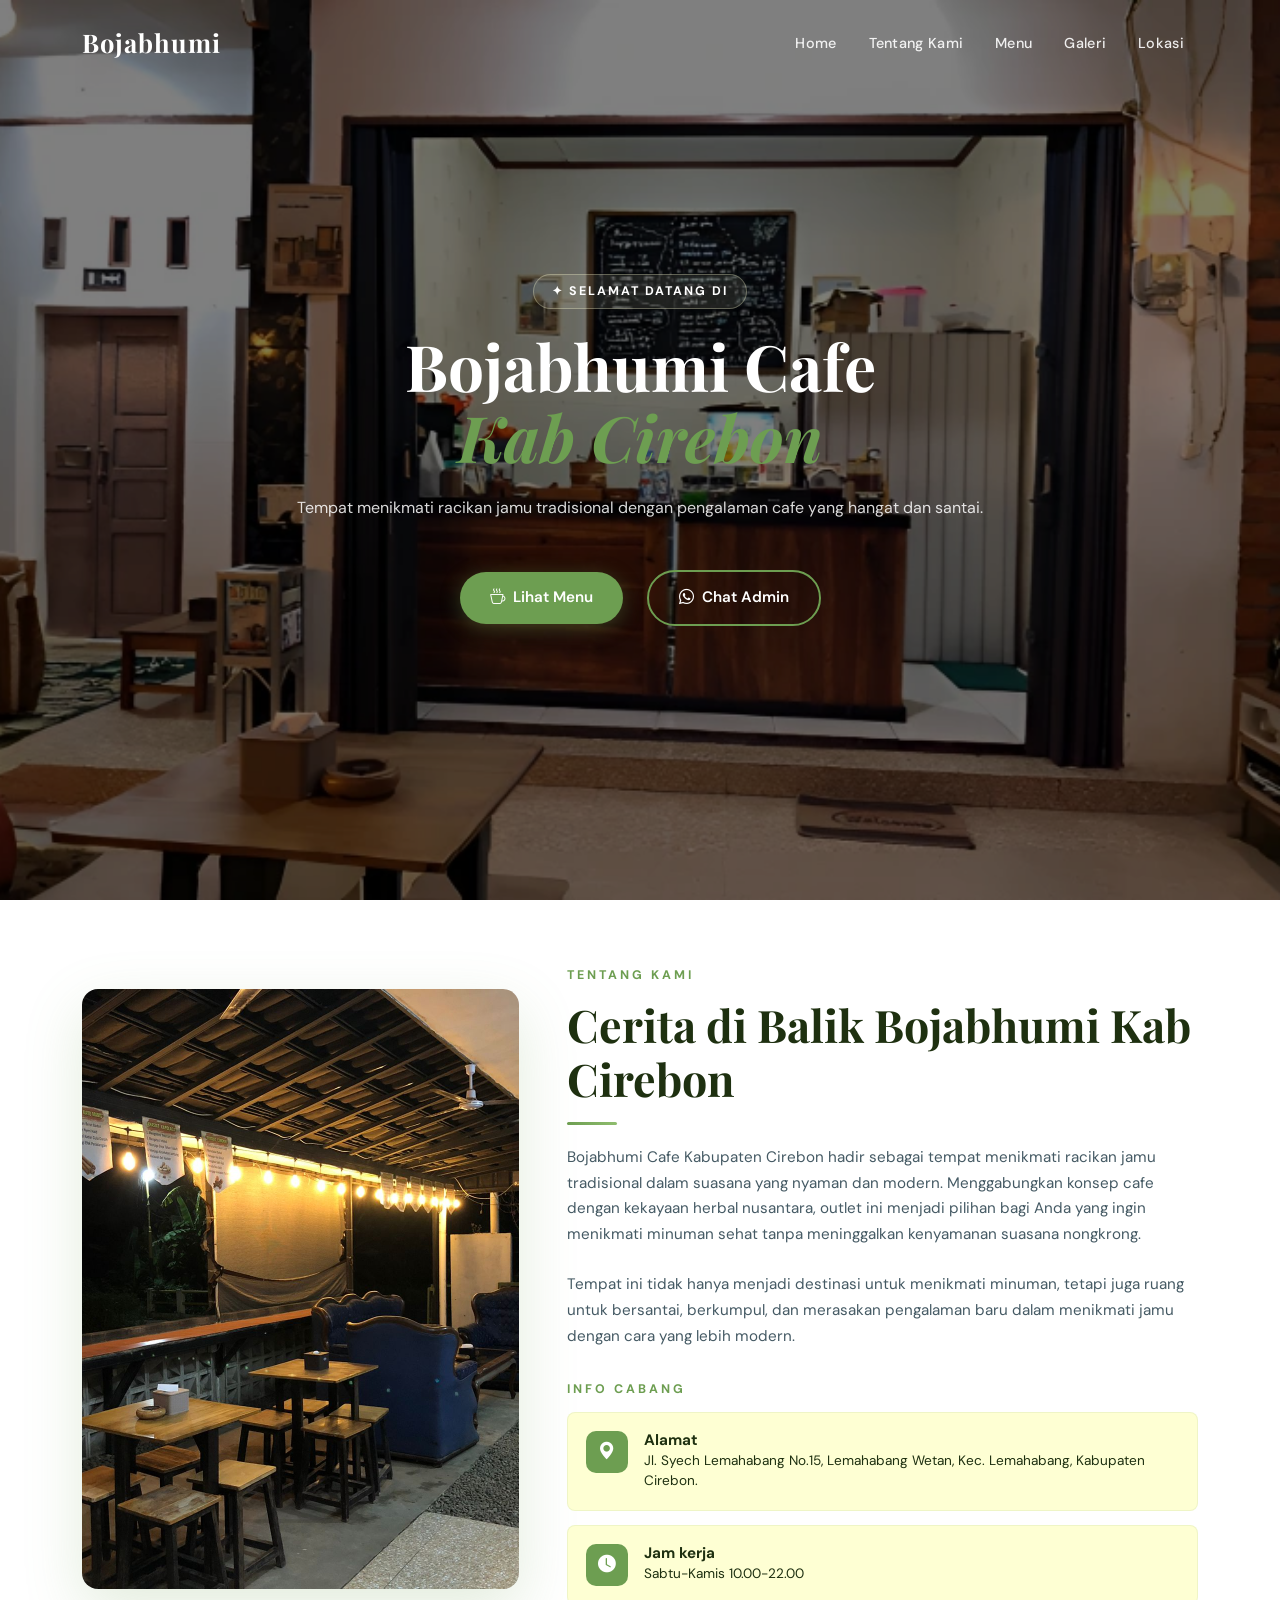
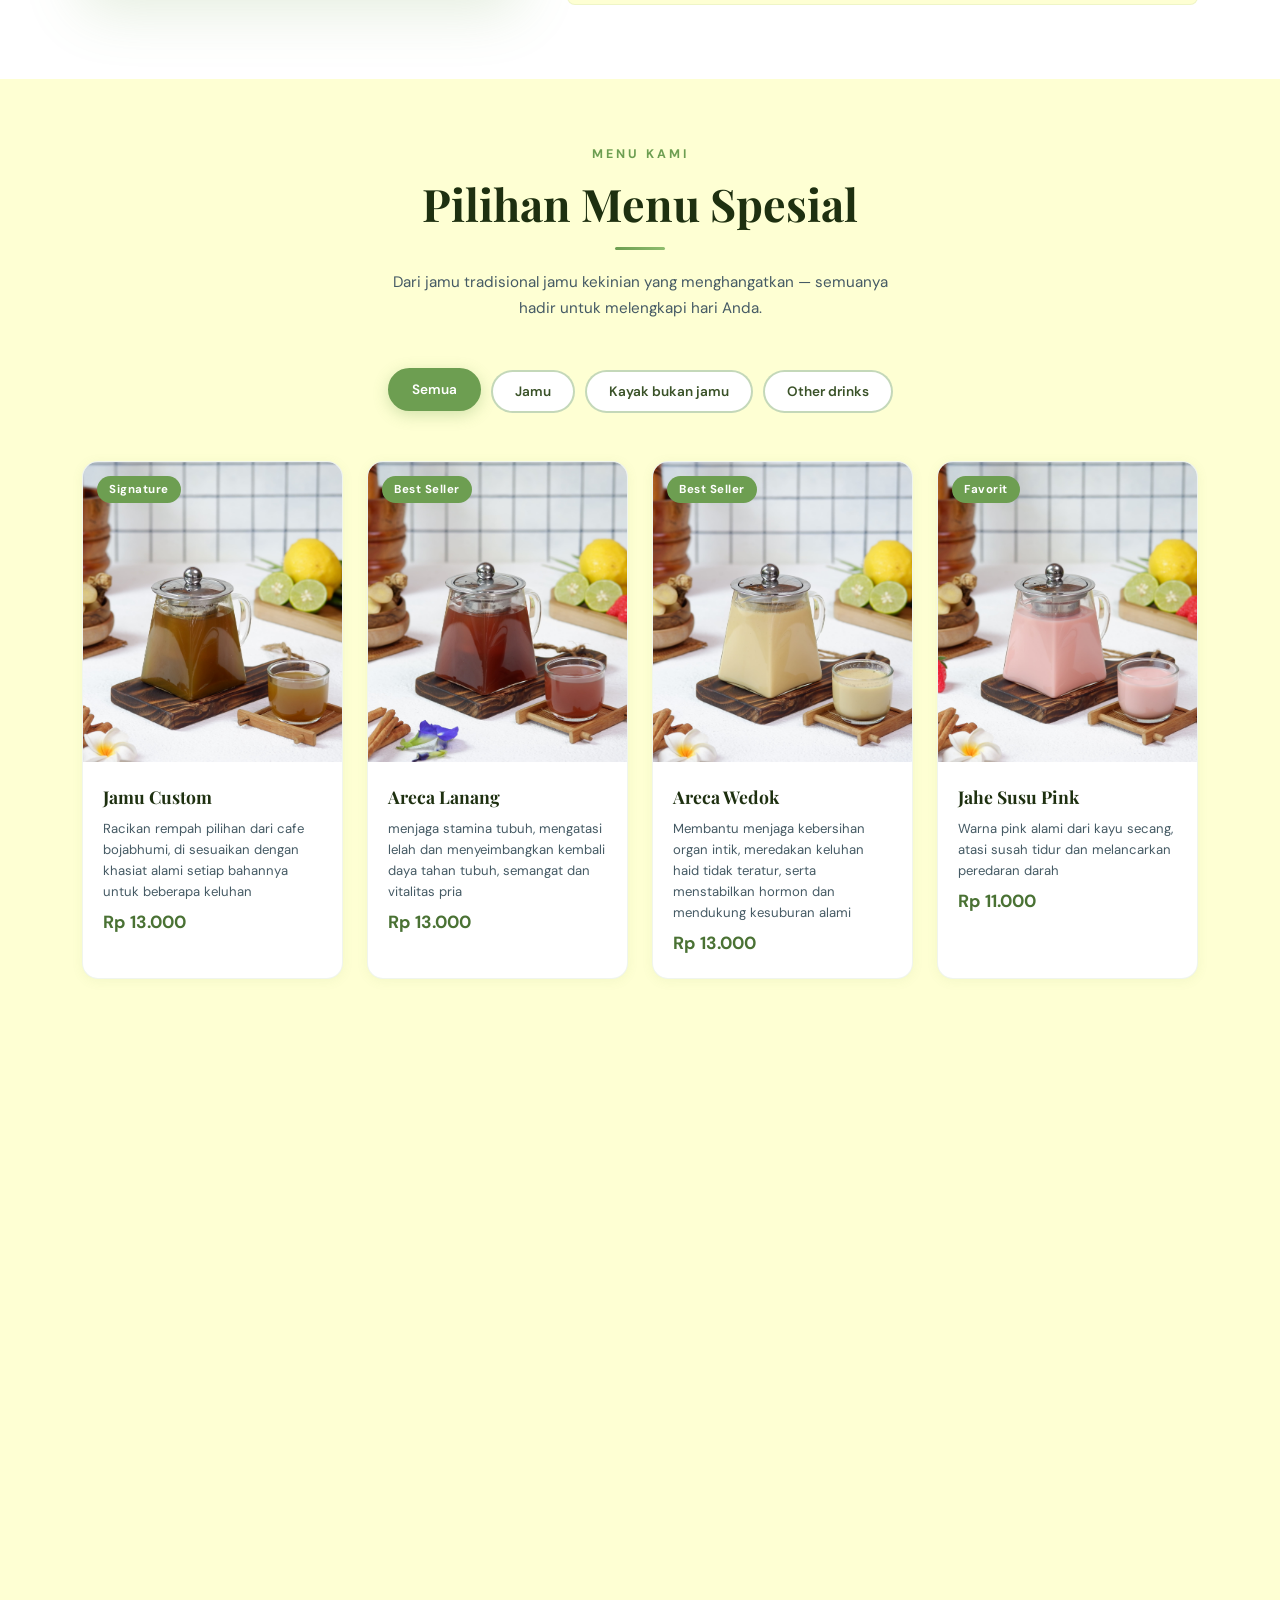
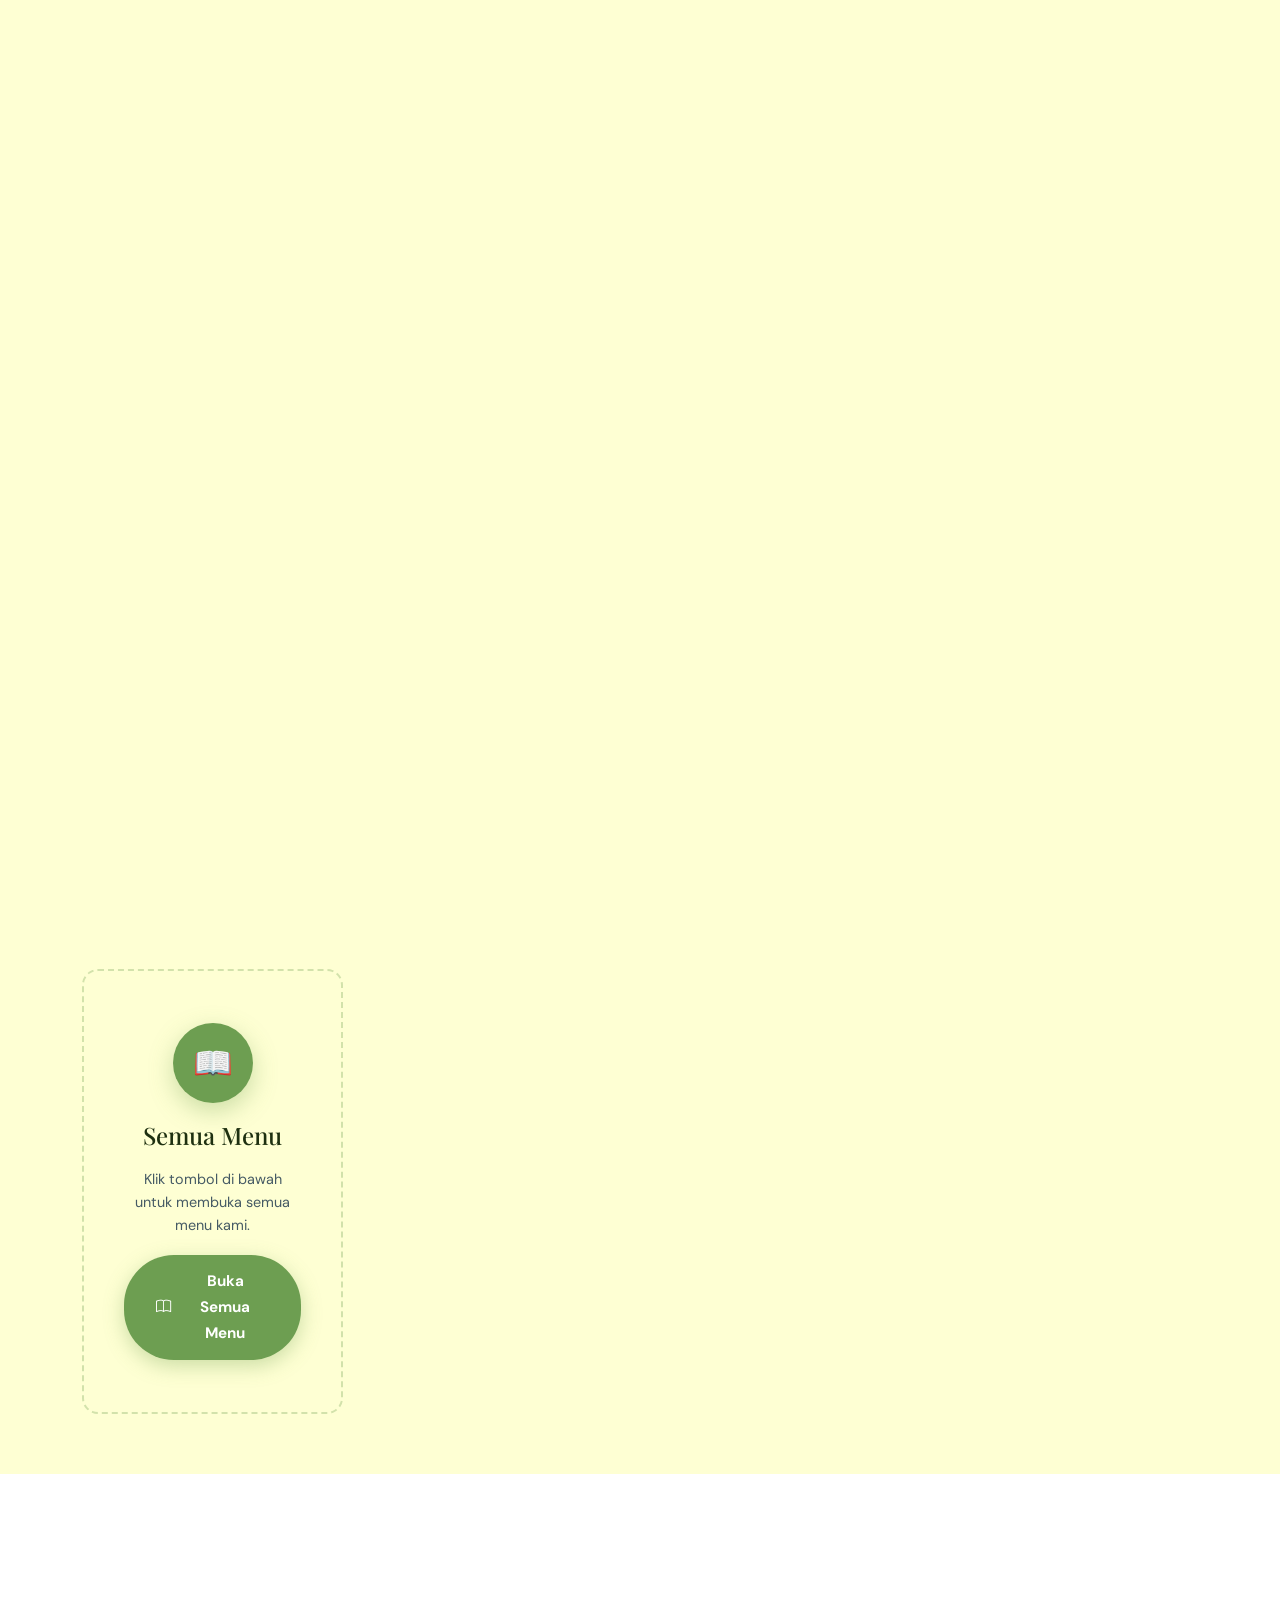
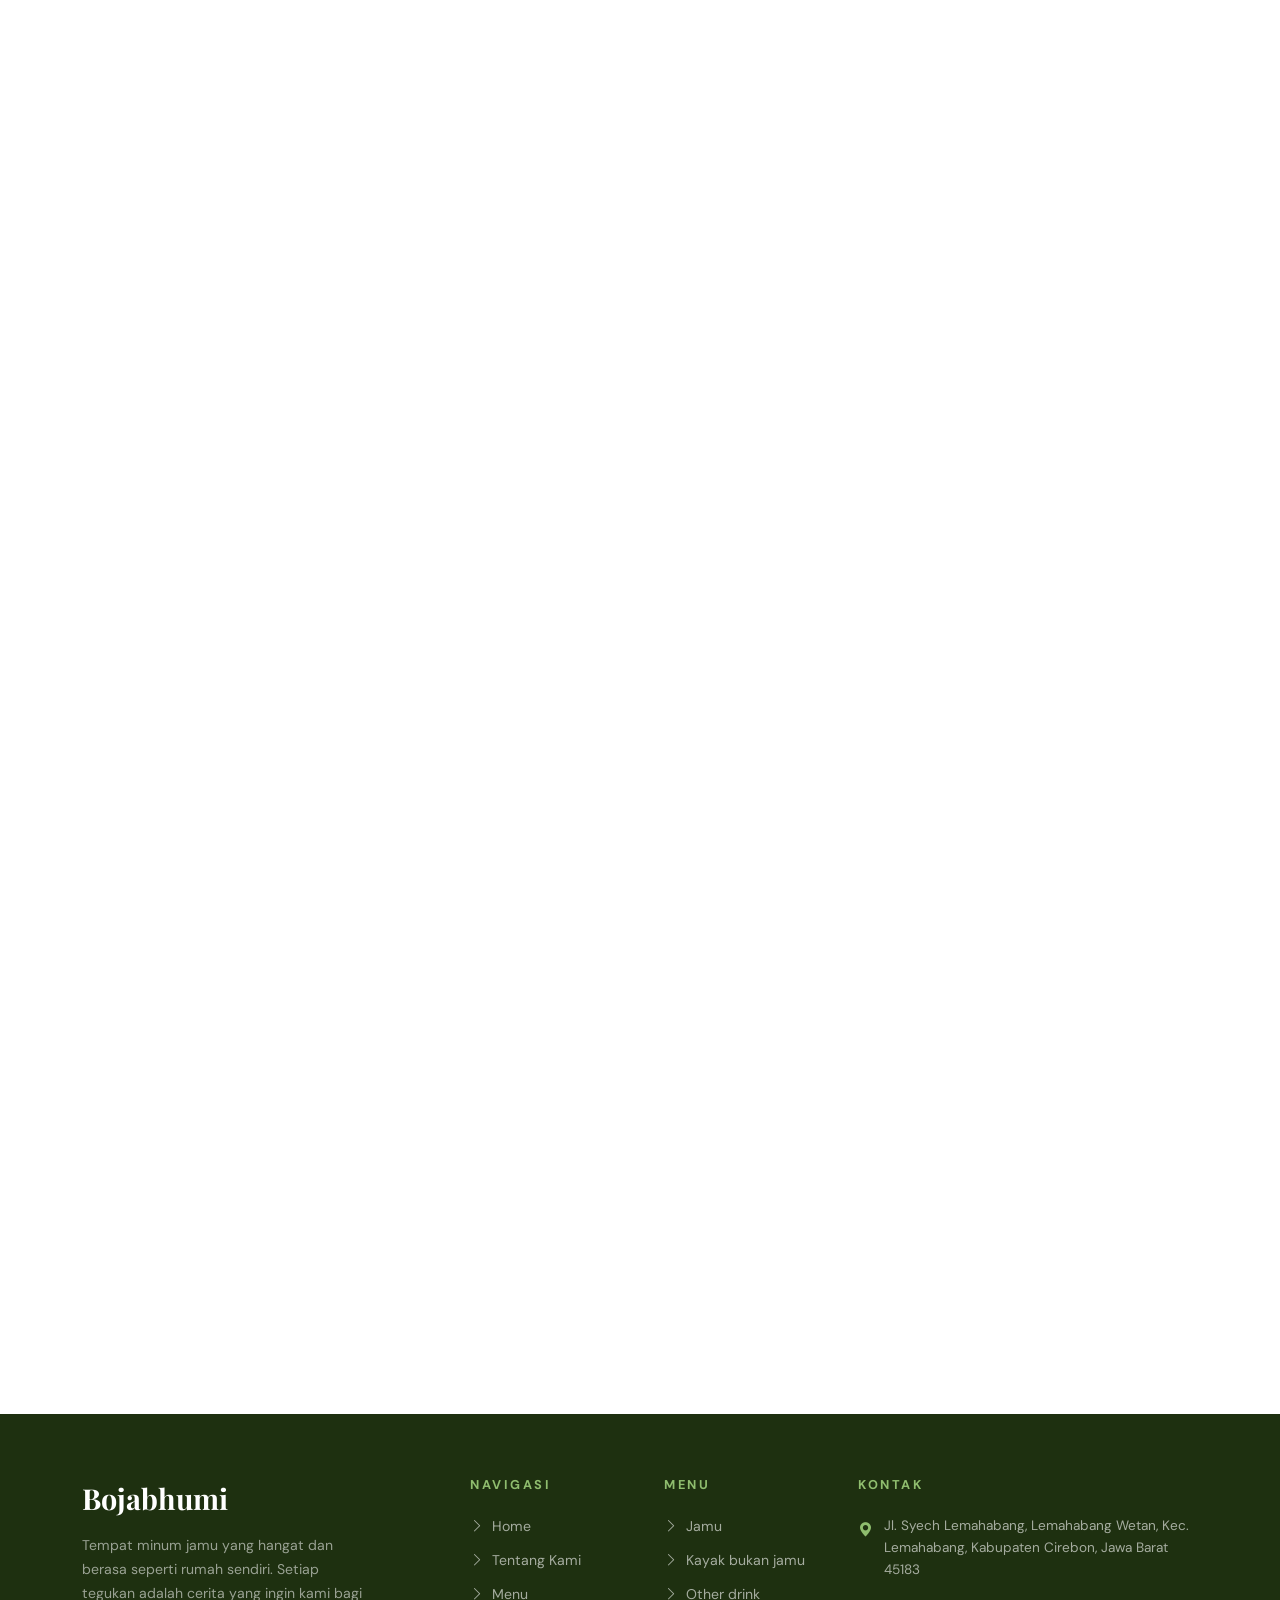
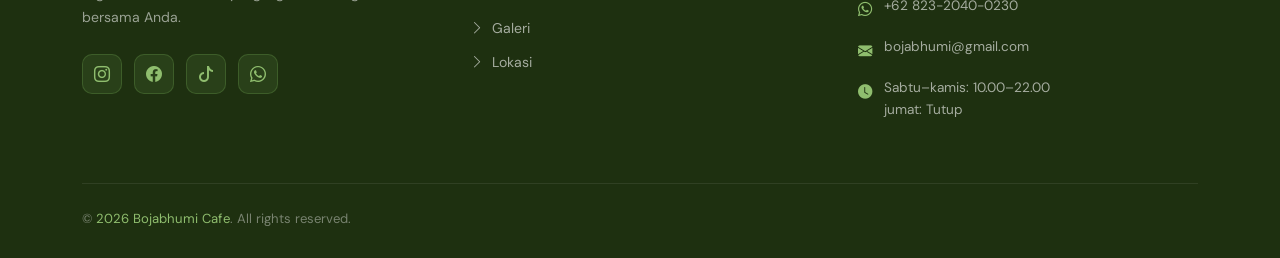
==== Kab-cirebon.html @ e59cb7e6 "Add files via upload" ====
<!DOCTYPE html>
<html lang="id">
<head>
  <meta charset="UTF-8" />
  <meta name="viewport" content="width=device-width, initial-scale=1.0" />

  <!--  seo basic -->
  <meta name="description" content="Kunjungi Bojabhumi Kabupaten Cirebon, cafe jamu modern dengan racikan herbal alami, suasana nyaman, dan pilihan minuman sehat untuk semua kalangan." />

  <!-- og struktur -->
  <meta property="og:title" content="Bojabhumi Cafe | Cafe Jamu Kekinian">
  <meta property="og:description" content="Cafe jamu kekinian dengan rasanya yang kayak bukan jamu.">
  <meta property="og:image" content="https://bahril-maulana.github.io/Website-Bojabhumi-Cafe/Assets/Images/og-image/Open-graph.png">
  <meta property="og:url" content="https://bahril-maulana.github.io/Website-Bojabhumi-Cafe/">
  <meta property="og:type" content="website">
  <meta property="og:locale" content="id_ID">
  <meta property="og:site_name" content="Boja Bhumi Cafe">

  <!-- canonical -->
   <link rel="canonical" href="https://bahril-maulana.github.io/Website-Bojabhumi-Cafe/">

  <title>Bojabhumi Kab Cirebon - Cafe jamu kekinian</title>

  <!-- favicon -->
   <link rel="icon" type="image/x-icon" href="./Assets/Icon/favicon.ico" />
  <link rel="preconnect" href="https://fonts.googleapis.com" />
  <link rel="preconnect" href="https://fonts.gstatic.com" crossorigin />
  <link href="https://fonts.googleapis.com/css2?family=Playfair+Display:ital,wght@0,500;0,600;0,700;1,600&family=DM+Sans:wght@300;400;500;600;700&display=swap" rel="stylesheet" />
  <link href="https://cdn.jsdelivr.net/npm/bootstrap@5.3.2/dist/css/bootstrap.min.css" rel="stylesheet" />
  <link rel="stylesheet" href="https://cdn.jsdelivr.net/npm/bootstrap-icons@1.11.3/font/bootstrap-icons.min.css" />

  <!-- css -->
  <link rel="stylesheet" href="./Css/style.css" />
  <!-- aos -->
   <link rel="stylesheet" href="https://unpkg.com/aos@2.3.1/dist/aos.css" />


  <!-- analitik -->
   <!-- Google tag (gtag.js) -->
<script async src="https://www.googletagmanager.com/gtag/js?id=G-W95RKQYPS4"></script>
<script>
  window.dataLayer = window.dataLayer || [];
  function gtag(){dataLayer.push(arguments);}
  gtag('js', new Date());

  gtag('config', 'G-W95RKQYPS4');
</script>
</head>
<body>

  <!-- ===== NAVBAR ===== -->
  <nav class="navbar navbar-expand-lg" id="navbar">
    <div class="container">
      <a class="navbar-brand" href="#hero">Bojabhumi</a>
      <button class="navbar-toggler" type="button" data-bs-toggle="collapse" data-bs-target="#navbarNav" aria-label="Toggle navigation">
        <span class="navbar-toggler-icon"></span>
      </button>
      <div class="collapse navbar-collapse" id="navbarNav">
        <ul class="navbar-nav ms-auto gap-1">
          <li class="nav-item"><a class="nav-link" href="./index.html">Home</a></li>
          <li class="nav-item"><a class="nav-link" href="#about">Tentang Kami</a></li>
          <li class="nav-item"><a class="nav-link" href="#menu">Menu</a></li>
          <li class="nav-item"><a class="nav-link" href="#gallery">Galeri</a></li>
          <li class="nav-item"><a class="nav-link" href="#location">Lokasi</a></li>
          
          
        </ul>
        
      </div>
    </div>
  </nav>

  <!-- ===== HERO SECTION ===== -->
  <section id="hero" style="background-image: url('./Assets/Images/Hero/hero-kab-cirebon.webp'); background-size: cover; background-position: center; background-attachment: fixed;">
    <div class="hero-overlay"></div>
    <div class="container hero-content">
      <div class="row align-items-center min-vh-100 g-4 justify-content-center">
        <div class="col-lg-8 text-center hero-text-center">
          <div class="hero-badge">✦ Selamat datang di</div>
          <h1 class="hero-title">
            Bojabhumi Cafe<br> <span>Kab Cirebon</span><br />
          </h1>
          <p class="hero-subtitle">
            Tempat menikmati racikan jamu tradisional dengan pengalaman cafe yang hangat dan santai.
          </p>

          <div class="hero-actions-index" data-aos="fade-up">
            
            <a href="#menu" class="btn-primary-custom">
              <i class="bi bi-cup-hot"></i> Lihat Menu
            </a>
            <a href="https://wa.me/6282320400230" class="btn-primary-custom bg-transparent shadow-none" style="border: 2px solid var(--green-primary);">
              <i class="bi bi-whatsapp"></i></i> Chat Admin
            </a>
          </div>
        </div>
      </div>
    </div>
  </section>

  <!-- ===== ABOUT SECTION ===== -->
  <section id="about">
    <div class="container">
      <div class="row align-items-center g-5">
        <div class="col-lg-5 reveal-left">
          <div class="about-img-wrapper">
            <img src="./Assets/Images/About/About-kab-cirebon.jpeg" alt="Interior Bojabhumi Cafe" />
            <!-- <div class="about-badge">
              <div class="number">2+</div>
              <div class="label">Tahun Berdiri</div>
            </div> -->
          </div>
        </div>
        <div class="col-lg-7 reveal-right">
          <span class="section-label">Tentang Kami</span>
          <h2 class="section-title">Cerita di Balik Bojabhumi Kab Cirebon</h2>
          <div class="section-divider left"></div>
          <p class="mb-4" style="font-size: 0.95rem; color: var(--gray-dark);">
            Bojabhumi Cafe Kabupaten Cirebon hadir sebagai tempat menikmati racikan jamu tradisional dalam suasana yang nyaman dan modern. Menggabungkan konsep cafe dengan kekayaan herbal nusantara, outlet ini menjadi pilihan bagi Anda yang ingin menikmati minuman sehat tanpa meninggalkan kenyamanan suasana nongkrong.
          </p>
          <p class="mb-4" style="font-size: 0.95rem; color: var(--gray-dark);">
            Tempat ini tidak hanya menjadi destinasi untuk menikmati minuman, tetapi juga ruang untuk bersantai, berkumpul, dan merasakan pengalaman baru dalam menikmati jamu dengan cara yang lebih modern.
          </p>
          <span class="section-label">Info Cabang</span>
          <div class="about-feature">
            <div class="icon"><i class="bi bi-geo-alt-fill text-white"></i></div>
            <div class="text">
              <h5>Alamat</h5>
              <p>Jl. Syech Lemahabang No.15, Lemahabang Wetan, Kec. Lemahabang, Kabupaten Cirebon.</p>
            </div>
          </div>
          <div class="about-feature">
            <div class="icon"><i class="bi bi-clock-fill text-white"></i></div>
            <div class="text">
              <h5>Jam kerja</h5>
              <p>Sabtu-Kamis 10.00-22.00</p>
            </div>
          </div>
          <!-- <div class="about-feature">
            <div class="icon">🌱</div>
            <div class="text">
              <h5>Bahan-Bahan Segar</h5>
              <p>Bahan makanan dan minuman dipilih fresh setiap hari untuk kualitas terjaga</p>
            </div>
          </div> -->
        </div>
      </div>
    </div>
  </section>

  <!-- ===== MENU SECTION ===== -->
  <section id="menu">
    <div class="container">
      <div class="text-center mb-5 reveal">
        <span class="section-label">Menu Kami</span>
        <h2 class="section-title">Pilihan Menu Spesial</h2>
        <div class="section-divider"></div>
        <p style="font-size: 0.95rem; color: var(--gray-dark); max-width: 520px; margin: 0 auto;">
          Dari jamu tradisional jamu kekinian yang menghangatkan —
          semuanya hadir untuk melengkapi hari Anda.
        </p>
      </div>
      <div class="menu-filter reveal">
        <button class="filter-btn active" data-filter="all">Semua</button>
        <button class="filter-btn" data-filter="jamu">Jamu</button>
        <button class="filter-btn" data-filter="kaya bukan jamu">Kayak bukan jamu</button>
        <button class="filter-btn" data-filter="other drinks">Other drinks</button>
        <!-- <button class="filter-btn" data-filter="makanan">Makanan</button> -->
      </div>
      <div class="row g-4">

        <div class="col-6 col-lg-3 col-md-4 col-sm-6 menu-item" data-category="jamu">
          <div class="menu-card reveal">
            <div class="menu-card-img">
              <img src="./Assets/Images/Jamu/JAMU CUSTOM.jpg" alt="Jamu custom" />
              <span class="menu-card-badge">Signature</span>
            </div>
            <div class="menu-card-body">
              <div class="menu-card-title">Jamu Custom</div>
              <p class="menu-card-desc">Racikan rempah pilihan dari cafe bojabhumi, di sesuaikan dengan khasiat alami setiap bahannya untuk beberapa keluhan</p>
              <div class="menu-card-price">Rp 13.000</div>
            </div>
          </div>
        </div>

        <div class="col-6 col-lg-3 col-md-4 col-sm-6 menu-item" data-category="jamu">
          <div class="menu-card reveal">
            <div class="menu-card-img">
              <img src="./Assets/Images/Jamu/Areca lanang.jpg" alt="areca lanang" />
              <span class="menu-card-badge">Best Seller</span>
            </div>
            <div class="menu-card-body">
              <div class="menu-card-title">Areca Lanang</div>
              <p class="menu-card-desc">menjaga stamina tubuh, mengatasi lelah dan menyeimbangkan kembali daya tahan tubuh, semangat dan vitalitas pria</p>
              <div class="menu-card-price">Rp 13.000</div>
            </div>
          </div>
        </div>

        <div class="col-6 col-lg-3 col-md-4 col-sm-6 menu-item" data-category="jamu">
          <div class="menu-card reveal">
            <div class="menu-card-img">
              <img src="./Assets/Images/Jamu/Areca wedok.jpg" alt="Areca wedok" />
              <span class="menu-card-badge">Best Seller</span>
            </div>
            <div class="menu-card-body">
              <div class="menu-card-title">Areca Wedok</div>
              <p class="menu-card-desc">Membantu menjaga kebersihan organ intik, meredakan keluhan haid tidak teratur, serta menstabilkan hormon dan mendukung kesuburan alami</p>
              <div class="menu-card-price">Rp 13.000</div>
            </div>
          </div>
        </div>

        <div class="col-6 col-lg-3 col-md-4 col-sm-6 menu-item" data-category="jamu">
          <div class="menu-card reveal">
            <div class="menu-card-img">
              <img src="./Assets/Images/Jamu/SUSU JAHE SECANG.jpg" alt="Jahe susu pink" />
              <span class="menu-card-badge">Favorit</span>
            </div>
            <div class="menu-card-body">
              <div class="menu-card-title">Jahe Susu Pink</div>
              <p class="menu-card-desc">Warna pink alami dari kayu secang, atasi susah tidur dan melancarkan peredaran darah</p>
              <div class="menu-card-price">Rp 11.000</div>
            </div>
          </div>
        </div>

        <div class="col-6 col-lg-3 col-md-4 col-sm-6 menu-item" data-category="jamu">
          <div class="menu-card reveal">
            <div class="menu-card-img">
              <img src="./Assets/Images/Jamu/SUSU JAHE TELANG 1.jpg" alt="Jahe susu blue" />
              <span class="menu-card-badge">Favorit</span>
            </div>
            <div class="menu-card-body">
              <div class="menu-card-title">Jahe Susu Blue</div>
              <p class="menu-card-desc">Warna pink alami dari bunga telang, meningkatkan fungsi otak dan fokus, dan relaksasi.</p>
              <div class="menu-card-price">Rp 11.000</div>
            </div>
          </div>
        </div>

        <div class="col-6 col-lg-3 col-md-4 col-sm-6 menu-item" data-category="kaya bukan jamu">
          <div class="menu-card reveal">
            <div class="menu-card-img">
              <img src="./Assets/Images/Kayak bukan jamu/TELANG STRAWBERRY.jpg" alt="Telang Strawberry" style="object-fit: cover; object-position: bottom;" />
              <span class="menu-card-badge">Favorit</span>
            </div>
            <div class="menu-card-body">
              <div class="menu-card-title">Telang Strawberry</div>
              <p class="menu-card-desc">Kaya antioksidan, bantu jaga kulit tetap cerah, tubuh lebih
              segar, dan memberi efek relaksasi & menenangkan pikiran.
              </p>
              <div class="menu-card-price">Rp 15.000</div>
            </div>
          </div>
        </div>

        <div class="col-6 col-lg-3 col-md-4 col-sm-6 menu-item" data-category="kaya bukan jamu">
          <div class="menu-card reveal">
            <div class="menu-card-img">
              <img src="./Assets/Images/Kayak bukan jamu/Pari asmara.jpg" alt="Pari Asmara"/>
            </div>
            <div class="menu-card-body">
              <div class="menu-card-title">Pari Asmara</div>
              <p class="menu-card-desc">Campuran buah kurma muda,
              parijoto, dan dicampur dengan
              air rebusan buah zuriat.</p>
              <div class="menu-card-price">Rp 22.000</div>
            </div>
          </div>
        </div>

        <div class="col-6 col-lg-3 col-md-4 col-sm-6 menu-item" data-category="kaya bukan jamu">
          <div class="menu-card reveal">
            <div class="menu-card-img">
              <img src="./Assets/Images/Kayak bukan jamu/Choco spice.jpg" alt="Choco spice" />
              
            </div>
            <div class="menu-card-body">
              <div class="menu-card-title">Choco spice</div>
              <p class="menu-card-desc">Campuran cokelat hangat dengan rempah-rempah seperti,
              cengkeh, dan kayu manis untuk
              meningkatkan mood.
              </p>
              <div class="menu-card-price">Rp 22.000</div>
            </div>
          </div>
        </div>

        <div class="col-6 col-lg-3 col-md-4 col-sm-6 menu-item" data-category="kaya bukan jamu">
          <div class="menu-card reveal">
            <div class="menu-card-img">
              <img src="./Assets/Images/Kayak bukan jamu/KENCUR SQUASH.jpg" alt="Kencur squash" style="object-position: bottom;"/>
            </div>
            <div class="menu-card-body">
              <div class="menu-card-title">Kencur Squash</div>
              <p class="menu-card-desc">Minuman segar dengan rasa kencur dan squash yang menyegarkan</p>
              <div class="menu-card-price">Rp 11.000</div>
            </div>
          </div>
        </div>

        <div class="col-6 col-lg-3 col-md-4 col-sm-6 menu-item" data-category="kaya bukan jamu">
          <div class="menu-card reveal">
            <div class="menu-card-img">
              <img src="./Assets/Images/Kayak bukan jamu/KUNYIT SQUASH.jpg" alt="Kunyit Squash" style="object-position: bottom;"/>
              <span class="menu-card-badge">Favorit</span>
            </div>
            <div class="menu-card-body">
              <div class="menu-card-title">Kunyit Squash</div>
              <p class="menu-card-desc">Minuman segar dengan rasa kunyit dan squash yang menyegarkan</p>
              <div class="menu-card-price">Rp 11.000</div>
            </div>
          </div>
        </div>

        <div class="col-6 col-lg-3 col-md-4 col-sm-6 menu-item" data-category="kaya bukan jamu">
          <div class="menu-card reveal">
            <div class="menu-card-img">
              <img src="./Assets/Images/Kayak bukan jamu/TEH DETOX1.jpg" alt="Teh Detox" style="object-position: bottom;"/>
              
            </div>
            <div class="menu-card-body">
              <div class="menu-card-title">Teh Detox</div>
              <p class="menu-card-desc">Mengatasi sembelit, membersihkan usus, bisa melawan radikal bebas,
              memberi efek tenang yang menurunkan stres setelah aktivitas padat.</p>
              <div class="menu-card-price">Rp 11.000</div>
            </div>
          </div>
        </div>

        <div class="col-6 col-lg-3 col-md-4 col-sm-6 menu-item" data-category="kaya bukan jamu">
          <div class="menu-card reveal">
            <div class="menu-card-img">
              <img src="./Assets/Images/Kayak bukan jamu/cinammon latte.png" alt="Cinnamon latte" />
            </div>
            <div class="menu-card-body">
              <div class="menu-card-title">Cinnamon latte</div>
              <p class="menu-card-desc">Perpaduan susu full cream dan
              air rempah kayu manis dan cengkeh dengan
              whip espresso diatasnya.
              </p>
              <div class="menu-card-price">Rp 22.000</div>
            </div>
          </div>
        </div>

        <div class="col-6 col-lg-3 col-md-4 col-sm-6 menu-item" data-category="other drinks">
          <div class="menu-card reveal">
            <div class="menu-card-img">
              <img src="./Assets/Images/Other drinks/matcha latte.jpg" alt="Matcha latte" />
              <span class="menu-card-badge">Favorit</span>
            </div>
            <div class="menu-card-body">
              <div class="menu-card-title">Matcha latte</div>
              <p class="menu-card-desc">Pure matcha dengan susu oatmlik yang memberikan rasa yang smooth dan nutty</p>
              <div class="menu-card-price">Rp 25.000</div>
            </div>
          </div>
        </div>

        <div class="col-6 col-lg-3 col-md-4 col-sm-6 menu-item" data-category="other drinks">
          <div class="menu-card reveal">
            <div class="menu-card-img">
              <img src="./Assets/Images/Other drinks/cloud matcha.png" alt="Cloud Matcha" />
              <span class="menu-card-badge">Best Seller</span>
            </div>
            <div class="menu-card-body">
              <div class="menu-card-title">Cloud Matcha</div>
              <p class="menu-card-desc">Pure cream matcha dengan air kelapa segar </p>
              <div class="menu-card-price">Rp 27.000</div>
            </div>
          </div>
        </div>

        <div class="col-6 col-lg-3 col-md-4 col-sm-6 menu-item" data-category="other drinks">
          <div class="menu-card reveal">
            <div class="menu-card-img">
              <img src="./Assets/Images/Other drinks/v60.jpeg" alt="V60 Coffee" />
            </div>
            <div class="menu-card-body">
              <div class="menu-card-title">V60 Coffee</div>
              <p class="menu-card-desc">Kopi v60 dengan rasa yang kaya smooth dan kompleks</p>
              <div class="menu-card-price">Rp 20.000</div>
            </div>
          </div>
        </div>

        <div class="col-6 col-lg-3 col-md-4 col-sm-6 menu-item" data-category="other drinks">
          <div class="menu-card reveal">
            <div class="menu-card-img">
              <img src="./Assets/Images/Other drinks/vietnam drip.jpeg" alt="Vietnam Drip" />
            </div>
            <div class="menu-card-body">
              <div class="menu-card-title">Vietnam Drip</div>
              <p class="menu-card-desc">Kopi yang di seduh denga dripper dari vietnam</p>
              <div class="menu-card-price">Rp 15.000</div>
            </div>
          </div>
        </div>

        <!-- makanan -->

        <!-- <div class="col-6 col-lg-3 col-md-4 col-sm-6 menu-item" data-category="makanan">
          <div class="menu-card reveal">
            <div class="menu-card-img">
              <img src="./Assets/Images/Makanan/mix platter.png" alt="Mix Platter" />
            </div>
            <div class="menu-card-body">
              <div class="menu-card-title">Mix Platter</div>
              <p class="menu-card-desc">Kombinasi dari nugget, sosis, kentang dan cireng</p>
              <div class="menu-card-price">Rp 29.000</div>
            </div>
          </div>
        </div>

        <div class="col-6 col-lg-3 col-md-4 col-sm-6 menu-item" data-category="makanan">
          <div class="menu-card reveal">
            <div class="menu-card-img">
              <img src="./Assets/Images/Makanan/boja bhites.png" alt="Boja Bhites" />
            </div>
            <div class="menu-card-body">
              <div class="menu-card-title">Boja Bhites</div>
              <p class="menu-card-desc">Kombinasi dari nugget dan sosi</p>
              <div class="menu-card-price">Rp 22.000</div>
            </div>
          </div>
        </div>

        <div class="col-6 col-lg-3 col-md-4 col-sm-6 menu-item" data-category="makanan">
          <div class="menu-card reveal">
            <div class="menu-card-img">
              <img src="./Assets/Images/Makanan/bhumi bites.png" alt="Bhumi Bites" />
            </div>
            <div class="menu-card-body">
              <div class="menu-card-title">Bhumi Bites</div>
              <p class="menu-card-desc">Kombinasi dari sosis dan kentang</p>
              <div class="menu-card-price">Rp 22.000</div>
            </div>
          </div>
        </div>

        <div class="col-6 col-lg-3 col-md-4 col-sm-6 menu-item" data-category="makanan">
          <div class="menu-card reveal">
            <div class="menu-card-img">
              <img src="./Assets/Images/Makanan/DIMSUM.jpg" alt="Dimsum" />
            </div>
            <div class="menu-card-body">
              <div class="menu-card-title">Dimsum</div>
              <p class="menu-card-desc">Makanan khas Tiongkok dengan rasa yang lezat</p>
              <div class="menu-card-price">Rp 20.000</div>
            </div>
          </div>
        </div>

        <div class="col-6 col-lg-3 col-md-4 col-sm-6 menu-item" data-category="makanan">
          <div class="menu-card reveal">
            <div class="menu-card-img">
              <img src="./Assets/Images/Makanan/KEBAB.jpg" alt="Kebab" />
            </div>
            <div class="menu-card-body">
              <div class="menu-card-title">Kebab</div>
              <p class="menu-card-desc">Makanan khas Timur Tengah dengan rasa yang lezat</p>
              <div class="menu-card-price">Rp 22.000</div>
            </div>
          </div>
        </div>

        <div class="col-6 col-lg-3 col-md-4 col-sm-6 menu-item" data-category="makanan">
          <div class="menu-card reveal">
            <div class="menu-card-img">
              <img src="./Assets/Images/Makanan/KENTANG 1.jpg" alt="Kentang" />
            </div>
            <div class="menu-card-body">
              <div class="menu-card-title">Kentang</div>
              <p class="menu-card-desc">Kentang goreng renyah dengan bumbu spesial</p>
              <div class="menu-card-price">Rp 15.000</div>
            </div>
          </div>
        </div> -->

        


        <!-- semua menu -->

        <div class="col-6 col-lg-3 col-md-4 col-sm-6">
          <div class="gmaps-cta-box">
            <div class="gmaps-cta-icon">📖</div>
            <h4>Semua Menu</h4>
            <p>Klik tombol di bawah untuk membuka semua menu kami.</p>
            <!-- all menu pdf-->
            <a href="./Assets/Semua menu/Semua Menu Bojabhumi.pdf" target="_blank" class="btn-gmaps">
              <i class="bi bi-book"></i>
              Buka Semua Menu
            </a>
          </div>
          </div>
        </div>

      </div>
    </div>
  </section>

  <!-- ===== GALLERY SECTION ===== -->
  <section id="gallery">
    <div class="container">
      <div class="text-center mb-5 reveal">
        <span class="section-label">Galeri</span>
        <h2 class="section-title">Galeri Bojabhumi Kab Cirebon</h2>
        <div class="section-divider"></div>
        <p style="font-size: 0.95rem; color: var(--gray-dark); max-width: 460px; margin: 0 auto;">
          Temukan keindahan setiap sudut yang dirancang untuk kenyamanan dan ketenangan Anda.
        </p>
      </div>
      <div class="gallery-grid reveal">
        <div class="gallery-item">
          <img src="./Assets/Images/Galery/Cabang-kab-cirebon.jpeg" alt="Taman Herbal Bojabhumi" />
          <div class="gallery-overlay"><span> Cafe bojabhumi kab cirebon </span></div>
        </div>
        <div class="gallery-item">
          <img src="./Assets/Images/Galery/Cabang-kab-cirebon-1.jpeg" alt="Display Simplisia" />
          <div class="gallery-overlay"><span>Meja lesehan</span></div>
        </div>
        <div class="gallery-item">
          <img src="./Assets/Images/Galery/cabang-kab-cirebon-2.jpeg" alt="Bar Area" />
          <div class="gallery-overlay"><span>Tampilan dari luar</span></div>
        </div>
        <div class="gallery-item">
          <img src="./Assets/Images/Galery/area-bar-kab-cirebon.jpeg" alt="Meja Pengunjung" />
          <div class="gallery-overlay"><span>Area bar</span></div>
        </div>
        <div class="gallery-item">
          <img src="./Assets/Images/Galery/Meja-kab-cirebon.jpeg" alt="Meja Pengunjung" style="object-position: bottom;"/>
          <div class="gallery-overlay"><span>Meja Pengunjung</span></div>
        </div>
        <!-- <div class="gallery-item">
          <img src="./Assets/Images/Galery/Galery 6.jpg" alt="Night Vibes" />
          <div class="gallery-overlay"><span>Night Vibes</span></div>
        </div> -->
      </div>
    </div>
  </section>

  

  <!-- ===== TESTIMONIAL SECTION ===== -->
  <!-- <section id="testimonial">
    <div class="container">
      <div class="text-center mb-5 reveal">
        <span class="section-label">Ulasan Pelanggan</span>
        <h2 class="section-title">Apa Kata Mereka?</h2>
        <div class="section-divider"></div>
      </div>
      <div class="row g-4">
        <div class="col-lg-4 col-md-6 reveal">
          <div class="testimonial-card">
            <div class="testimonial-stars">★★★★★</div>
            <p class="testimonial-text">"Ga bosen-bosen minum jamu disini, baru nemuin ada cafe jamu yang beneran enak dan rasanya ga kayak jamu.. tempatnya cozy, dan enak buat ngobrol, rekomendasi bangett buat nongkrong 🙌."</p>
            <div class="testimonial-author">
              <div class="testimonial-avatar">S</div>
              <div>
                <div class="testimonial-name">Sinta nova</div>
                <div class="testimonial-role">Pelanggan Setia</div>
              </div>
            </div>
          </div>
        </div>
        <div class="col-lg-4 col-md-6 reveal">
          <div class="testimonial-card">
            <div class="testimonial-stars">★★★★★</div>
            <p class="testimonial-text">"Sekali kesini langsung ketagihan dtg lagi
            Jamu nya enak,harga murah .
                Tempatnya pun nyaman plus ramah service nya☺️!"</p>
            <div class="testimonial-author">
              <div class="testimonial-avatar">P</div>
              <div>
                <div class="testimonial-name">Puji astuti</div>
                <div class="testimonial-role">Pelanggan Setia</div>
              </div>
            </div>
          </div>
        </div>
        <div class="col-lg-4 col-md-6 reveal">
          <div class="testimonial-card">
            <div class="testimonial-stars">★★★★★</div>
            <p class="testimonial-text">"Good taste of jamu, with good ambient as this is the first time be in cafe jamu. The drink was made manually so its fresh, STMJ oke pisan as it seems a lot of jamu.."</p>
            <div class="testimonial-author">
              <div class="testimonial-avatar">PT</div>
              <div>
                <div class="testimonial-name">Pak Guru Tonda</div>
                <div class="testimonial-role">Guru sekolah</div>
              </div>
            </div>
          </div>
        </div>
        <div class="col-lg-4 col-md-6 reveal">
          <div class="testimonial-card">
            <div class="testimonial-stars">★★★★☆</div>
            <p class="testimonial-text">"Natural jamu yg jos khasiatnya stlh seharian beraktifitas plus tempat yg nyaman"</p>
            <div class="testimonial-author">
              <div class="testimonial-avatar">D</div>
              <div>
                <div class="testimonial-name">Dzaky</div>
                <div class="testimonial-role">Pelanggan setia</div>
              </div>
            </div>
          </div>
        </div>
        <div class="col-lg-4 col-md-6 reveal">
          <div class="testimonial-card">
            <div class="testimonial-stars">★★★★★</div>
            <p class="testimonial-text">"Jamunya enak gak kaya minum jamu
Terapisnya juga ramah buat refleksi dan bekam,suasana adem."</p>
            <div class="testimonial-author">
              <div class="testimonial-avatar">DR</div>
              <div>
                <div class="testimonial-name">Dina Rachmawati</div>
                <div class="testimonial-role">Pelanggan Reguler</div>
              </div>
            </div>
          </div>
        </div>
        <div class="col-lg-4 col-md-6 reveal">
          <div class="testimonial-card">
            <div class="testimonial-stars">★★★★★</div>
            <p class="testimonial-text">"Pelayanannya super ramah dan cepat. Menu jamunya variatif dan enak."</p>
            <div class="testimonial-author">
              <div class="testimonial-avatar">M</div>
              <div>
                <div class="testimonial-name">Maya Indra</div>
                <div class="testimonial-role">Ibu Rumah Tangga</div>
              </div>
            </div>
          </div>
        </div>
      </div>
    </div>
  </section> -->

  

  <!-- ===== LOCATION & CONTACT SECTION ===== -->
  <section id="location">
    <div class="container">
      <div class="row g-5 align-items-center">

        <div class="col-lg-5 reveal">
          <span class="section-label">Lokasi & Kontak</span>
          <h2 class="section-title">Kunjungi Kami<br>Atau Hubungi Kapan Saja</h2>
          <p style="color:var(--gray-dark);font-size:0.95rem;line-height:1.75;margin-bottom:2rem">
            Temukan lokasi Bojabhumi terdekat Anda atau hubungi kami untuk reservasi, informasi menu, dan delivery order.
          </p>
          <a href="https://wa.me/6282320400230" class="btn-cta-location">
            <i class="bi bi-whatsapp"></i>
            Hubungi Kami Via WhatsApp
          </a>
        </div>

        <div class="col-lg-6 offset-lg-1 reveal reveal-delay-1">
          <div class="d-flex flex-column gap-3">

            <!-- ig -->
            <a href="https://www.instagram.com/bojabhumi.lemahabang?utm_source=ig_web_button_share_sheet&igsh=ZDNlZDc0MzIxNw==" target="_blank" class="location-card">
              <div class="location-icon"><i class="bi bi-instagram"></i></div>
              <div class="location-info">
                <div class="location-label">Instagram</div>
                <div class="location-value">Cek instagram kami disini</div>
              </div>
              <i class="bi bi-arrow-up-right ms-auto" style="color:rgba(109,158,81,0.3)"></i>
            </a>

            <!-- Location Card 2 -->
            <a href="https://share.google/FpWRVX7rQM29nB2oe" target="_blank" class="location-card">
              <div class="location-icon"><i class="bi bi-geo-alt-fill"></i></div>
              <div class="location-info">
                <div class="location-label">Google Maps</div>
                <div class="location-value">Cek lokasi kami disini</div>
              </div>
              <i class="bi bi-arrow-up-right ms-auto" style="color:rgba(109,158,81,0.3)"></i>
            </a>

            <!-- grab -->
            <a href=" https://r.grab.com/g/6-20260317_012019_b7cdd359b94d492595e898369bf6d1a6_MEXMPS-6-C7W1NU2DSFNAAN" target="_blank" class="location-card">
              <div class="location-icon"><i class="bi bi-cart3"></i></div>
              <div class="location-info">
                <div class="location-label">Grab food</div>
                <div class="location-value">Klik disini untuk pesan online</div>
              </div>
              <i class="bi bi-arrow-up-right ms-auto" style="color:rgba(109,158,81,0.3)"></i>
            </a>

          </div>
        </div>

      </div>
    </div>
  </section>

  <!-- ===== FOOTER ===== -->
  <footer>
    <div class="container">
      <div class="row g-5">
        <div class="col-lg-4">
          <div class="footer-brand">Bojabhumi</div>
          <p class="footer-tagline">
            Tempat minum jamu yang hangat dan berasa seperti rumah sendiri.
            Setiap tegukan adalah cerita yang ingin kami bagi bersama Anda.
          </p>
          <div class="footer-social">
            <!-- GANTI HREF DENGAN LINK SOSIAL MEDIA ANDA -->
            <a href="https://www.instagram.com/bojabhumi.lemahabang?utm_source=ig_web_button_share_sheet&igsh=ZDNlZDc0MzIxNw==" class="social-btn" aria-label="Instagram"><i class="bi bi-instagram"></i></a>
            <a href="https://www.facebook.com/bojabhumi" class="social-btn" aria-label="Facebook"><i class="bi bi-facebook"></i></a>
            <a href="https://www.tiktok.com/@bojabhumi" class="social-btn" aria-label="TikTok"><i class="bi bi-tiktok"></i></a>
            <a href="https://wa.me/6282320400230" class="social-btn" aria-label="WhatsApp" data-wa><i class="bi bi-whatsapp"></i></a>
          </div>
        </div>
        <div class="col-lg-2 col-md-4 col-6">
          <div class="footer-heading">Navigasi</div>
          <ul class="footer-links">
            <li><a href="./index.html"><i class="bi bi-chevron-right"></i>Home</a></li>
            <li><a href="#about"><i class="bi bi-chevron-right"></i>Tentang Kami</a></li>
            <li><a href="#menu"><i class="bi bi-chevron-right"></i>Menu</a></li>
            <li><a href="#gallery"><i class="bi bi-chevron-right"></i>Galeri</a></li>
            <li><a href="#location"><i class="bi bi-chevron-right"></i>Lokasi</a></li>
            
          </ul>
        </div>
        <div class="col-lg-2 col-md-4 col-6">
          <div class="footer-heading">Menu</div>
          <ul class="footer-links">
            <li><a href="#menu"><i class="bi bi-chevron-right"></i>Jamu</a></li>
            <li><a href="#menu"><i class="bi bi-chevron-right"></i>Kayak bukan jamu</a></li>
            
            <li><a href="#menu"><i class="bi bi-chevron-right"></i>Other drink</a></li>
          </ul>
        </div>
        <div class="col-lg-4 col-md-4">
          <div class="footer-heading">Kontak</div>
          <!-- GANTI DENGAN INFO KONTAK ANDA -->
          <div class="footer-contact-item">
            <i class="bi bi-geo-alt-fill icon"></i>
            <p>Jl. Syech Lemahabang, Lemahabang Wetan, Kec. Lemahabang, Kabupaten Cirebon, Jawa Barat 45183</p>
          </div>
          <div class="footer-contact-item">
            <i class="bi bi-whatsapp icon"></i>
            <p>+62 823-2040-0230</p>
          </div>
          <div class="footer-contact-item">
            <i class="bi bi-envelope-fill icon"></i>
            <p>bojabhumi@gmail.com</p>
          </div>
          <div class="footer-contact-item">
            <i class="bi bi-clock-fill icon"></i>
            <p>Sabtu–kamis: 10.00–22.00<br /> jumat: Tutup</p>
          </div>
        </div>
      </div>
      <div class="footer-bottom">
        <p>&copy; <span id="year"></span> <span>Bojabhumi Cafe</span>. All rights reserved.</p>
        
      </div>
    </div>
  </footer>

  <!-- AOS -->
   <script src="https://unpkg.com/aos@2.3.1/dist/aos.js"></script>

<script>

AOS.init({
duration: 1000,
once: true
});
</script>

</body>

  <!-- BACK TO TOP -->
  <button id="backToTop" aria-label="Back to top">
    <i class="bi bi-chevron-up"></i>
  </button>

  <script src="https://cdn.jsdelivr.net/npm/bootstrap@5.3.2/dist/js/bootstrap.bundle.min.js"></script>
  <script src="./Js/script.js"></script>
</body>
</html>
---- Css/style.css ----
/* ===== CSS VARIABLES ===== */
:root {
  --green-primary: #6D9E51;
  --green-light: #8FBD6E;
  --green-pale: #FEFFD3;
  --green-medium: #A8C98A;
  --green-dark: #4A7234;
  --white: #FFFFFF;
  --white-pure: #FFFFFF;
  --cream: #FEFFD3;
  --cream-dark: #F5F6B8;
  --gray-light: #F8F9F0;
  --gray-mid: #B0BEC5;
  --gray-dark: #455A64;
  --text-dark: #1E3010;
  --text-body: #3A5228;
  --shadow-sm: 0 2px 12px rgba(109, 158, 81, 0.08);
  --shadow-md: 0 8px 32px rgba(109, 158, 81, 0.14);
  --shadow-lg: 0 20px 60px rgba(109, 158, 81, 0.2);
  --radius: 16px;
  --radius-sm: 8px;
  --transition: all 0.35s cubic-bezier(0.4, 0, 0.2, 1);
}

*, *::before, *::after { box-sizing: border-box; margin: 0; padding: 0; }
html { scroll-behavior: smooth; font-size: 16px; max-width: 100vw; overflow-x: hidden; }
body { font-family: 'DM Sans', sans-serif; background-color: var(--white); color: var(--text-body); line-height: 1.7; overflow-x: hidden; max-width: 100vw; }
h1, h2, h3, h4, h5 { font-family: 'Playfair Display', serif; color: var(--text-dark); line-height: 1.2; }
img { width: 100%; height: 100%; object-fit: cover; display: block; }
a { text-decoration: none; color: inherit; }
section { padding: 60px 0; }
::-webkit-scrollbar { width: 6px; }
::-webkit-scrollbar-track { background: var(--white); }
::-webkit-scrollbar-thumb { background: var(--green-medium); border-radius: 10px; }

/* ===== NAVBAR ===== */
#navbar {
  position: fixed; top: 0; width: 100%; z-index: 1000;
  padding: 16px 0; transition: var(--transition);
  background: transparent;
  backdrop-filter: none;
  box-shadow: none;
}
#navbar.scrolled {
  background: rgba(255,255,255,0.98);
  padding: 12px 0;
  box-shadow: var(--shadow-sm);
  backdrop-filter: blur(12px);
}
#navbar.scrolled .navbar-brand {
  color: var(--text-dark) !important;
}
#navbar.scrolled .navbar-nav .nav-link {
  color: var(--text-body) !important;
}
/* Navbar Solid for Index Page */
#navbar.navbar-solid {
  background: rgba(255,255,255,0.95);
  backdrop-filter: blur(12px);
  box-shadow: 0 1px 0 rgba(109,158,81,0.12);
}
#navbar.navbar-solid .navbar-brand {
  color: var(--text-dark) !important;
}
#navbar.navbar-solid .navbar-nav .nav-link {
  color: var(--text-body) !important;
}
#navbar.navbar-solid .navbar-toggler-icon {
  background-image: url("data:image/svg+xml,%3csvg xmlns='http://www.w3.org/2000/svg' viewBox='0 0 30 30'%3e%3cpath stroke='rgba%2830,48,16,0.85%29' stroke-linecap='round' stroke-miterlimit='10' stroke-width='2' d='M4 7h22M4 15h22M4 23h22'/%3e%3c/svg%3e") !important;
}
.navbar-brand {
  font-family: 'Playfair Display', serif; font-size: 1.6rem;
  font-weight: 700; color: var(--white-pure) !important;
  letter-spacing: 1px; transition: var(--transition);
}
.navbar-nav .nav-link {
  font-weight: 500; font-size: 0.9rem;
  color: rgba(255,255,255,0.9) !important;
  padding: 8px 14px !important; letter-spacing: 0.3px;
  transition: var(--transition); position: relative;
}
.navbar-nav .nav-link::after {
  content: ''; position: absolute; bottom: 2px; left: 14px;
  width: 0; height: 2px; background: var(--green-primary);
  transition: var(--transition); border-radius: 2px;
}
.navbar-nav .nav-link:hover { color: var(--green-dark) !important; }
.navbar-nav .nav-link:hover::after { width: calc(100% - 28px); }
.btn-wa-nav {
  background: var(--green-primary); color: var(--white-pure) !important;
  border-radius: 50px; padding: 10px 22px !important;
  font-weight: 600 !important; font-size: 0.85rem !important;
  display: flex; align-items: center; gap: 8px;
  transition: var(--transition);
  box-shadow: 0 4px 15px rgba(109,158,81,0.3); border: none;
}
.btn-wa-nav:hover { background: var(--green-dark); transform: translateY(-2px); box-shadow: 0 8px 25px rgba(109,158,81,0.4); }
.btn-wa-nav::after { display: none !important; }
.navbar-toggler { border: none !important; padding: 4px 8px; }
.navbar-toggler:focus { box-shadow: none !important; }
.navbar-toggler-icon {
  background-image: url("data:image/svg+xml,%3csvg xmlns='http://www.w3.org/2000/svg' viewBox='0 0 30 30'%3e%3cpath stroke='rgba%28255,255,255,0.9%29' stroke-linecap='round' stroke-miterlimit='10' stroke-width='2' d='M4 7h22M4 15h22M4 23h22'/%3e%3c/svg%3e") !important;
}
#navbar.scrolled .navbar-toggler-icon {
  background-image: url("data:image/svg+xml,%3csvg xmlns='http://www.w3.org/2000/svg' viewBox='0 0 30 30'%3e%3cpath stroke='rgba%2830,48,16,0.85%29' stroke-linecap='round' stroke-miterlimit='10' stroke-width='2' d='M4 7h22M4 15h22M4 23h22'/%3e%3c/svg%3e") !important;
}

/* ===== HERO ===== */
#hero {
  position: relative; min-height: 100vh; display: flex;
  align-items: center; overflow: hidden;
  background: var(--white-pure); padding: 0;
  background-size: cover; background-position: center;
}
#hero::before {
  display: none;
}
#hero::after {
  display: none;
}
.hero-overlay {
  position: absolute; top: 0; left: 0; right: 0; bottom: 0;
  background: rgba(0, 0, 0, 0.5); z-index: 1;
}
.hero-text-center {
  text-align: center; z-index: 2; position: relative;
}
.hero-text-center .hero-badge {
  background: rgba(254,255,211, 0.1); border: 1.5px solid rgba(254,255,211,0.3);
  color: var(--white-pure); display: inline-block;
}
.hero-text-center .hero-title {
  color: var(--white-pure); font-size: clamp(2.8rem, 5vw, 4.2rem);
}
.hero-text-center .hero-subtitle {
  color: rgba(255,255,255,0.85); max-width: none; margin-left: auto; margin-right: auto;
}
.hero-content { position: relative; z-index: 2; padding-top: 0px; width: 100%; }
.hero-text-col { display: flex; flex-direction: column; justify-content: center; padding-right: 20px; }
.hero-badge {
  display: inline-block; background: var(--cream);
  border: 1.5px solid rgba(109,158,81,0.35); color: var(--green-dark);
  padding: 6px 18px; border-radius: 50px; font-size: 0.78rem; font-weight: 700;
  letter-spacing: 2px; text-transform: uppercase; margin-bottom: 22px; margin-top: 10px;
  animation: fadeInUp 0.8s ease both;
}
.hero-title {
  font-size: clamp(2.6rem, 4.5vw, 4rem); font-weight: 700;
  color: var(--text-dark); line-height: 1.1; margin-bottom: 22px;
  animation: fadeInUp 0.9s ease 0.1s both;
}
.hero-title span { color: var(--green-primary); font-style: italic; }
.hero-subtitle {
  font-size: 1rem; color: var(--gray-dark); max-width: 460px;
  margin-bottom: 38px; font-weight: 400; line-height: 1.75;
  animation: fadeInUp 1s ease 0.2s both;
}
.hero-actions { display: flex; gap: 14px; flex-wrap: wrap; animation: fadeInUp 1.1s ease 0.3s both; }
.btn-primary-custom {
  background: var(--green-primary); color: var(--white-pure); border: none;
  padding: 13px 30px; border-radius: 50px ; font-weight: 600; font-size: 0.95rem;
  margin: 10px;
  transition: var(--transition); box-shadow: 0 4px 20px rgba(109,158,81,0.35);
  display: inline-flex; align-items: center; gap: 8px; cursor: pointer;
}
.btn-primary-custom:hover { background: var(--green-dark); transform: translateY(-3px); box-shadow: 0 8px 30px rgba(109,158,81,0.5); color: var(--white-pure); }
.btn-outline-custom {
  background: transparent; color: var(--green-dark);
  border: 2px solid var(--green-primary); padding: 13px 30px; border-radius: 50px;
  font-weight: 600; font-size: 0.95rem; transition: var(--transition);
  display: inline-flex; align-items: center; gap: 8px; cursor: pointer;
}
.btn-outline-custom:hover { background: var(--green-primary); color: white; transform: translateY(-3px); box-shadow: var(--shadow-md); }

/* Hero image side */
.hero-img-col {
  display: flex; align-items: center; justify-content: center;
  position: relative; z-index: 2; padding-top: 80px;
}
.hero-img-wrapper { position: relative; width: 100%; max-width: 500px; margin: 0 auto; }
.hero-img-main {
  width: 100%; height: 520px;
  border-radius: 40% 60% 60% 40% / 40% 40% 60% 60%;
  overflow: hidden; box-shadow: var(--shadow-lg);
  border: 6px solid rgba(254,255,211,0.7);
  animation: morphBlob 10s ease-in-out infinite;
}
@keyframes morphBlob {
  0%,100% { border-radius: 40% 60% 60% 40% / 40% 40% 60% 60%; }
  25%      { border-radius: 55% 45% 45% 55% / 55% 55% 45% 45%; }
  50%      { border-radius: 45% 55% 55% 45% / 55% 45% 55% 45%; }
  75%      { border-radius: 60% 40% 40% 60% / 40% 60% 40% 60%; }
}
.hero-img-main img { width: 100%; height: 100%; object-fit: cover; }

/* Floating info cards */
.hero-float-card {
  position: absolute; background: white; border-radius: 14px;
  padding: 14px 18px; box-shadow: 0 8px 32px rgba(30,48,16,0.14);
  display: flex; align-items: center; gap: 12px;
  animation: floatUpDown 3.5s ease-in-out infinite alternate;
  border: 1px solid rgba(109,158,81,0.15);
  z-index: 3;
}
.hero-float-card:nth-child(2) { top: 15%; left: -40px; animation-delay: 0s; }
.hero-float-card:nth-child(3) { bottom: 20%; right: -30px; animation-delay: 1.2s; }
.hero-float-card .fc-icon {
  width: 40px; height: 40px; background: var(--cream);
  border-radius: 10px; display: flex; align-items: center; justify-content: center; font-size: 1.2rem; flex-shrink: 0;
}
.hero-float-card .fc-text p { margin: 0; font-size: 0.72rem; color: var(--gray-dark); line-height: 1.2; }
.hero-float-card .fc-text strong { font-size: 0.88rem; color: var(--text-dark); font-weight: 700; display: block; }
.hero-stats {
  display: flex; gap: 32px; margin-top: 44px;
  padding-top: 28px; border-top: 1px solid rgba(109,158,81,0.15);
  animation: fadeInUp 1.2s ease 0.4s both;
}
.hero-stat-num { font-family: 'Playfair Display', serif; font-size: 1.8rem; font-weight: 700; color: var(--green-primary); line-height: 1; }
.hero-stat-label { font-size: 0.78rem; color: var(--gray-dark); font-weight: 500; margin-top: 3px; }
@keyframes floatUpDown { from { transform: translateY(0); } to { transform: translateY(-14px); } }

/* ===== SECTION TITLES ===== */
.section-label {
  display: inline-block; color: var(--green-primary); font-size: 0.78rem;
  font-weight: 700; letter-spacing: 3px; text-transform: uppercase;
  margin-bottom: 12px; font-family: 'DM Sans', sans-serif;
}
.section-title { font-size: clamp(2rem, 4vw, 2.8rem); font-weight: 700; color: var(--text-dark); margin-bottom: 16px; }
.section-divider { width: 50px; height: 3px; background: linear-gradient(90deg, var(--green-primary), var(--green-light)); border-radius: 3px; margin: 0 auto 20px; }
.section-divider.left { margin: 0 0 20px; }

/* ===== ABOUT ===== */
#about { background: var(--white-pure); }
.about-img-wrapper { position: relative; border-radius: var(--radius); overflow: hidden; box-shadow: var(--shadow-lg); height: 600px; }
.about-img-wrapper img { width: 100%; height: 100%; object-fit: cover; transition: transform 0.6s ease; }
.about-img-wrapper:hover img { transform: scale(1.04); }
.about-badge {
  position: absolute; bottom: 28px; right: -20px;
  background: var(--green-primary); color: white; padding: 20px 24px;
  border-radius: var(--radius); text-align: center; box-shadow: var(--shadow-md);
}
.about-badge .number { font-family: 'Playfair Display', serif; font-size: 1rem; font-weight: 700; line-height: 1; }
.about-badge .label { font-size: 0.75rem; font-weight: 600; opacity: 0.9; letter-spacing: 1px; }
.about-feature {
  display: flex; align-items: flex-start; gap: 16px; padding: 18px;
  background: var(--cream); border-radius: var(--radius-sm); margin-bottom: 14px; transition: var(--transition);
  border: 1px solid rgba(109,158,81,0.1);
}
.about-feature:hover { background: var(--green-medium); transform: translateX(6px); }
.about-feature .icon { width: 42px; height: 42px; background: var(--green-primary); border-radius: 10px; display: flex; align-items: center; justify-content: center; flex-shrink: 0; font-size: 1.1rem; }
.about-feature .text h5 { font-family: 'DM Sans', sans-serif; font-size: 0.95rem; font-weight: 700; margin-bottom: 2px; color: var(--text-dark); }
.about-feature .text p { font-size: 0.85rem; color: var(--text-dark); margin: 0; line-height: 1.5; }

/* ===== MENU ===== */
#menu { background: var(--cream); }
.menu-filter { display: flex; gap: 10px; flex-wrap: wrap; justify-content: center; margin-bottom: 48px; }
.filter-btn {
  background: var(--white-pure); border: 2px solid rgba(109,158,81,0.4);
  color: var(--text-body); padding: 8px 22px; border-radius: 50px; font-size: 0.85rem;
  font-weight: 600; cursor: pointer; transition: var(--transition); font-family: 'DM Sans', sans-serif;
}
.filter-btn:hover, .filter-btn.active { background: var(--green-primary); border-color: var(--green-primary); color: white; transform: translateY(-2px); box-shadow: 0 4px 15px rgba(109,158,81,0.3); }
.menu-card { background: var(--white-pure); border-radius: var(--radius); overflow: hidden; box-shadow: var(--shadow-sm); transition: var(--transition); height: 100%; border: 1px solid rgba(109,158,81,0.1); }
.menu-card:hover { transform: translateY(-8px); box-shadow: var(--shadow-lg); border-color: rgba(109,158,81,0.3); }
.menu-card-img { height: 300px; overflow: hidden; position: relative; }
.menu-card-img img { width: 100%; height: 100%; object-fit: cover; 
  transition: transform 0.5s ease; }
.menu-card:hover .menu-card-img img { transform: scale(1.08); }
.menu-card-badge { position: absolute; top: 14px; left: 14px; background: var(--green-primary); color: white; font-size: 0.72rem; font-weight: 700; padding: 4px 12px; border-radius: 50px; letter-spacing: 0.5px; }
.menu-card-body { padding: 20px; }
.menu-card-title { font-family: 'Playfair Display', serif; font-size: 1.1rem; font-weight: 700; color: var(--text-dark); margin-bottom: 6px; }
.menu-card-desc { font-size: 0.82rem; color: var(--gray-dark); margin-bottom: 6px; line-height: 1.6; }
.menu-card-price { font-family: 'DM Sans', sans-serif; font-size: 1.1rem; font-weight: 700; color: var(--green-dark); }
.menu-item { display: none; }
.menu-item.show { display: block; }

/* ===== GALLERY ===== */
#gallery { background: var(--white-pure); }
.gallery-grid { display: grid; grid-template-columns: repeat(3, 1fr); gap: 14px; }
.gallery-item { border-radius: var(--radius-sm); overflow: hidden; position: relative; cursor: pointer; }
.gallery-item:nth-child(1) { grid-column: span 2; height: 400px; }
.gallery-item:nth-child(2) { height: 400px; }
.gallery-item:nth-child(3) { height: 300px;gap: 0px; }
.gallery-item:nth-child(4) { height: 300px; }
.gallery-item:nth-child(5) { height: 300px; }
.gallery-item:nth-child(6) { grid-column: span 3; height: 400px; }
.gallery-item img { width: 100%; height: 100%; object-fit: cover; transition: transform 0.5s ease; }
.gallery-overlay { position: absolute; inset: 0; background: linear-gradient(to top, rgba(30,48,16,0.7), transparent); opacity: 0; transition: var(--transition); display: flex; align-items: flex-end; padding: 20px; }
.gallery-overlay span { color: white; font-weight: 600; font-size: 0.9rem; letter-spacing: 0.5px; }
.gallery-item:hover img { transform: scale(1.06); }
.gallery-item:hover .gallery-overlay { opacity: 1; }

/* ===== TESTIMONIAL ===== */
#testimonial { background: linear-gradient(135deg, var(--text-dark) 0%, #2a4a1b 100%); position: relative; overflow: hidden; }
#testimonial::before { content: '"'; position: absolute; top: -40px; left: 5%; font-family: 'Playfair Display', serif; font-size: 25rem; color: rgba(109,158,81,0.06); line-height: 1; pointer-events: none; }
#testimonial .section-title { color: var(--white-pure); }
#testimonial .section-label { color: var(--green-light); }
.testimonial-card { background: rgba(255,255,255,0.05); border: 1px solid rgba(109,158,81,0.2); border-radius: var(--radius); padding: 32px; height: 100%; transition: var(--transition); backdrop-filter: blur(8px); }
.testimonial-card:hover { background: rgba(255,255,255,0.08); border-color: rgba(109,158,81,0.5); transform: translateY(-6px); }
.testimonial-stars { color: #FFD700; font-size: 1rem; margin-bottom: 16px; letter-spacing: 2px; }
.testimonial-text { color: rgba(255,255,255,0.85); font-size: 0.95rem; line-height: 1.8; margin-bottom: 24px; font-style: italic; }
.testimonial-author { display: flex; align-items: center; gap: 14px; }
.testimonial-avatar { width: 50px; height: 50px; border-radius: 50%; background: var(--green-primary); display: flex; align-items: center; justify-content: center; font-weight: 700; color: white; font-size: 1.1rem; flex-shrink: 0; font-family: 'Playfair Display', serif; }
.testimonial-name { font-weight: 700; color: var(--white-pure); font-size: 0.95rem; margin-bottom: 2px; }
.testimonial-role { font-size: 0.8rem; color: var(--green-light); }

/* ===== LOCATION ===== */
#location { background: var(--white-pure); }
.location-card { background: var(--cream); border-radius: var(--radius); padding: 36px; height: 100%; border: 1px solid rgba(109,158,81,0.2); }
.location-icon-box { width: 52px; height: 52px; background: var(--green-primary); border-radius: 14px; display: flex; align-items: center; justify-content: center; font-size: 1.3rem; margin-bottom: 18px; }
.location-card h4 { font-family: 'DM Sans', sans-serif; font-weight: 700; font-size: 1rem; color: var(--text-dark); margin-bottom: 10px; text-transform: uppercase; letter-spacing: 1px; }
.location-card p, .location-card li { color: var(--text-body); font-size: 0.9rem; line-height: 1.8; }
.hours-list { list-style: none; padding: 0; }
.hours-list li { display: flex; justify-content: space-between; padding: 8px 0; border-bottom: 1px dashed rgba(109,158,81,0.25); }
.hours-list li:last-child { border-bottom: none; }
.hours-list .day { font-weight: 600; color: var(--text-dark); }
.hours-list .time { color: var(--green-dark); font-weight: 500; }

/* Google Maps CTA Box */
.gmaps-cta-box {
  background: var(--cream); border-radius: var(--radius);
  padding: 52px 40px; height: 100%; min-height: 350px;
  border: 2px dashed rgba(109,158,81,0.3);
  display: flex; flex-direction: column; align-items: center;
  justify-content: center; text-align: center; gap: 18px;
}
.gmaps-cta-icon {
  width: 80px; height: 80px; background: var(--green-primary);
  border-radius: 50%; display: flex; align-items: center; justify-content: center;
  font-size: 2rem; box-shadow: 0 8px 24px rgba(109,158,81,0.35);
  animation: floatUpDown 3s ease-in-out infinite alternate;
}
@keyframes floatUpDown { from { transform: translateY(0); } to { transform: translateY(-12px); } }
.gmaps-cta-box h4 { font-family: 'Playfair Display', serif; font-size: 1.5rem; color: var(--text-dark); margin: 0; }
.gmaps-cta-box p { font-size: 0.9rem; color: var(--gray-dark); margin: 0; max-width: 300px; line-height: 1.6; }
.btn-gmaps {
  background: var(--green-primary); color: white;
  padding: 14px 32px; border-radius: 50px; font-weight: 700;
  font-size: 0.95rem; transition: var(--transition);
  box-shadow: 0 6px 20px rgba(109,158,81,0.35);
  display: inline-flex; align-items: center; gap: 10px; border: none; cursor: pointer;
}
.btn-gmaps:hover { background: var(--green-dark); transform: translateY(-3px); box-shadow: 0 10px 30px rgba(109,158,81,0.5); color: white; }

/* ===== LOCATION & CONTACT CARDS ===== */
.location-card {
  background: white; border: 2px solid rgba(109,158,81,0.15);
  border-radius: 16px; padding: 24px 28px;
  display: flex; align-items: center; gap: 18px;
  transition: var(--transition); 
  text-decoration: none; cursor: pointer;
  box-shadow: 0 4px 16px rgba(109,158,81,0.08);
}
.location-card:hover {
  border-color: var(--green-primary);
  box-shadow: 0 8px 28px rgba(109,158,81,0.18);
  transform: translateY(-4px);
}
.location-icon {
  width: 52px; height: 52px;
  background: linear-gradient(135deg, var(--green-primary), var(--green-light));
  border-radius: 12px;
  display: flex; align-items: center; justify-content: center;
  color: white; font-size: 1.4rem;
  flex-shrink: 0;
}
.location-info {
  flex: 1;
}
.location-label {
  font-weight: 700; color: var(--text-dark);
  font-size: 0.95rem; margin-bottom: 4px;
}
.location-value {
  font-size: 0.85rem; color: var(--gray-mid);
  line-height: 1.4;
}
.btn-cta-location {
  background: var(--green-primary); color: var(--white-pure);
  padding: 14px 32px; border-radius: 50px; font-weight: 700;
  font-size: 0.95rem; transition: var(--transition);
  box-shadow: 0 6px 20px rgba(109,158,81,0.35);
  display: inline-flex; align-items: center; gap: 10px;
  border: none; cursor: pointer; text-decoration: none;
}
.btn-cta-location:hover {
  background: var(--green-dark);
  transform: translateY(-3px);
  box-shadow: 0 10px 30px rgba(109,158,81,0.5);
  color: var(--white-pure);
}

/* ===== CONTACT ===== */

#contact { background: var(--cream); position: relative; overflow: hidden; }
#contact::before { content: ''; position: absolute; top: -100px; right: -100px; width: 400px; height: 400px; background: radial-gradient(circle, rgba(109,158,81,0.08) 0%, transparent 70%); pointer-events: none; }
.contact-content { text-align: center; max-width: 600px; margin: 0 auto; }
.contact-actions { display: flex; flex-wrap: wrap; gap: 16px; justify-content: center; margin-top: 36px; }
.btn-wa-large { background: #25D366; color: white; padding: 16px 36px; border-radius: 50px; font-weight: 700; font-size: 1rem; transition: var(--transition); box-shadow: 0 6px 25px rgba(37,211,102,0.35); display: inline-flex; align-items: center; gap: 12px; border: none; cursor: pointer; }
.btn-wa-large:hover { background: #1da851; transform: translateY(-4px); box-shadow: 0 12px 35px rgba(37,211,102,0.5); color: white; }
.btn-call { background: transparent; color: var(--green-dark); padding: 16px 36px; border-radius: 50px; font-weight: 700; font-size: 1rem; transition: var(--transition); border: 2px solid var(--green-primary); display: inline-flex; align-items: center; gap: 12px; cursor: pointer; }
.btn-call:hover { background: var(--green-primary); color: white; transform: translateY(-4px); box-shadow: var(--shadow-md); }
.contact-info-chips { display: flex; gap: 12px; flex-wrap: wrap; justify-content: center; margin-top: 28px; }
.chip { background: white; border: 1px solid rgba(109,158,81,0.3); padding: 8px 18px; border-radius: 50px; font-size: 0.82rem; color: var(--text-body); display: flex; align-items: center; gap: 6px; font-weight: 500; }

/* ===== FOOTER ===== */
footer { background: var(--text-dark); color: rgba(255,255,255,0.75); padding: 60px 0 28px; }
.footer-brand { font-family: 'Playfair Display', serif; font-size: 1.8rem; font-weight: 700; color: var(--white-pure); margin-bottom: 12px; width: 220px;}
.footer-tagline { font-size: 0.88rem; color: rgba(255,255,255,0.55); margin-bottom: 24px; line-height: 1.7; max-width: 280px; }
.footer-social { display: flex; gap: 12px; }
.social-btn { width: 40px; height: 40px; background: rgba(109,158,81,0.15); border: 1px solid rgba(109,158,81,0.3); border-radius: 10px; display: flex; align-items: center; justify-content: center; color: var(--green-light); font-size: 1rem; transition: var(--transition); }
.social-btn:hover { background: var(--green-primary); border-color: var(--green-primary); color: white; transform: translateY(-3px); }
.footer-heading { font-family: 'DM Sans', sans-serif; font-size: 0.8rem; font-weight: 700; letter-spacing: 2.5px; text-transform: uppercase; color: var(--green-light); margin-bottom: 20px; }
.footer-links { list-style: none; padding: 0; }
.footer-links li { margin-bottom: 10px; }
.footer-links a { color: rgba(255,255,255,0.6); font-size: 0.88rem; transition: var(--transition); display: flex; align-items: center; gap: 8px; }
.footer-links a:hover { color: var(--green-light); padding-left: 4px; }
.footer-contact-item { display: flex; gap: 12px; align-items: flex-start; margin-bottom: 14px; }
.footer-contact-item .icon { color: var(--green-light); font-size: 0.9rem; margin-top: 3px; flex-shrink: 0; }
.footer-contact-item p { font-size: 0.85rem; color: rgba(255,255,255,0.6); margin: 0; line-height: 1.6; }
.footer-bottom { border-top: 1px solid rgba(255,255,255,0.08); padding-top: 24px; margin-top: 48px; display: flex; justify-content: space-between; align-items: center; flex-wrap: wrap; gap: 12px; }
.footer-bottom p { font-size: 0.82rem; color: rgba(255,255,255,0.4); margin: 0; }
.footer-bottom span { color: var(--green-light); }
footer .row > div:nth-child(2) { margin-left: auto; }

/* ===== ANIMATIONS ===== */
@keyframes fadeInUp { from { opacity: 0; transform: translateY(30px); } to { opacity: 1; transform: translateY(0); } }
.reveal { opacity: 0; transform: translateY(40px); transition: opacity 0.7s ease, transform 0.7s ease; }
.reveal.visible { opacity: 1; transform: translateY(0); }
.reveal-left { opacity: 0; transform: translateX(-40px); transition: opacity 0.7s ease, transform 0.7s ease; }
.reveal-left.visible { opacity: 1; transform: translateX(0); }
.reveal-right { opacity: 0; transform: translateX(40px); transition: opacity 0.7s ease, transform 0.7s ease; }
.reveal-right.visible { opacity: 1; transform: translateX(0); }
.reveal-delay-1 { transition-delay: 0.2s; }
.reveal-delay-1.visible { transition-delay: 0.2s; }

/* BACK TO TOP */
#backToTop { position: fixed; bottom: 30px; right: 30px; width: 44px; height: 44px; background: var(--green-primary); color: white; border: none; border-radius: 12px; display: flex; align-items: center; justify-content: center; cursor: pointer; opacity: 0; visibility: hidden; transition: var(--transition); box-shadow: var(--shadow-md); z-index: 999; }
#backToTop.visible { opacity: 1; visibility: visible; }
#backToTop:hover { background: var(--green-dark); transform: translateY(-3px); }

/* ===== RESPONSIVE ===== */
@media (max-width: 992px) {
  .gallery-grid { grid-template-columns: repeat(2, 1fr); }
  .gallery-item:nth-child(1) { grid-column: span 2; height: 260px; }
  .gallery-item:nth-child(6) { grid-column: span 2; }
  .gallery-item { height: 200px !important; }
  .about-badge { right: 10px; }
  .hero-img-col { padding-top: 20px; }
  .hero-img-main { height: 380px; }
  .hero-float-card:nth-child(2) { left: -10px; }
  .hero-float-card:nth-child(3) { right: -10px; }
}
@media (max-width: 768px) {
  section { padding: 60px 0; }
  .hero-title { font-size: 2.6rem; }
  .gallery-grid { grid-template-columns: 1fr 1fr; gap: 10px; }
  .gallery-item:nth-child(1), .gallery-item:nth-child(6) { grid-column: span 2; }
  .gallery-item { height: 160px !important; }
  .about-badge { right: 10px; bottom: 10px; }
  .footer-bottom { flex-direction: column; text-align: center; }
  .hero-img-col { padding-top: 10px; padding-bottom: 10px;
  display:block; }
  .hero-img-main { height: 320px; }
  .hero-float-card { display: none; }
  .hero-img-main {display:none;}
  .hero-content { padding-top: 80px;}
  .hero-stats { gap: 20px;}
  #hero::before { width: 280px; height: 280px; }
  .gmaps-cta-box { padding: 36px 24px; }
  .location-card { padding: 18px 20px; }
  .location-icon { width: 44px; height: 44px; font-size: 1.1rem; }
}

@media (max-width: 576px) {
  html { max-width: 100%; overflow-x: hidden; }
  body { max-width: 100%; overflow-x: hidden; margin: 0; padding: 0; }
  .container { margin: 0 auto; padding: 0 15px; max-width: 100%; width: 100%; }
  .row { margin-left: -15px; margin-right: -15px; }
  .row > [class*="col-"] { padding-left: 15px; padding-right: 15px; }
  
  
  
  /* Section content */
  .section-title { font-size: 1.8rem; }
  .section-divider { margin: 0 auto 20px; }
  
  /* Menu filter buttons */
  .menu-filter { flex-wrap: wrap; gap: 8px; justify-content: flex-center; }
  .filter-btn { padding: 6px 16px; font-size: 0.8rem; }
  
  /* Hide floating cards completely */
  .hero-float-card { display: none !important; visibility: hidden !important; }
  .hero-float-card:nth-child(2) { left: auto; right: auto; }
  .hero-float-card:nth-child(3) { left: auto; right: auto; }
  
  /* Reduce decorative blobs size */
  #hero::before { width: 150px; height: 150px; right: -75px; top: -75px; }
  #hero::after { width: 120px; height: 120px; left: -60px; bottom: -60px; }
  #contact::before { width: 150px; height: 150px; right: -75px; top: -75px; }
  #testimonial::before { font-size: 12rem; }
  
  /* Fix hero content alignment */
  .hero-content { padding-left: 20px; padding-right: 20px; padding-top: 0px; max-width: 100%; }
  .hero-text-col { padding: 0; margin: 0; }
  .hero-img-col { padding: 0; }

  
  /* General spacing */
  section { padding: 48px 0; }
  [class*="col-"] { padding: 0 15px; }
  .location-card { padding: 14px 16px; gap: 12px; }
  .location-icon { width: 40px; height: 40px; font-size: 0.95rem; }
  .location-value { font-size: 0.8rem; }
}

@media (max-width: 480px) {
  .gallery-grid { grid-template-columns: 1fr; }
  .gallery-item { grid-column: span 1 !important; height: 220px !important; }
  .hero-actions { flex-direction: column; align-items: start; }
  .hero-img-main { height: 270px; }
  .hero-content { padding-top: 0px; }
  .col-sm-6, .col-md-4, .col-lg-3, .menu-item{ padding:0 100px}
}
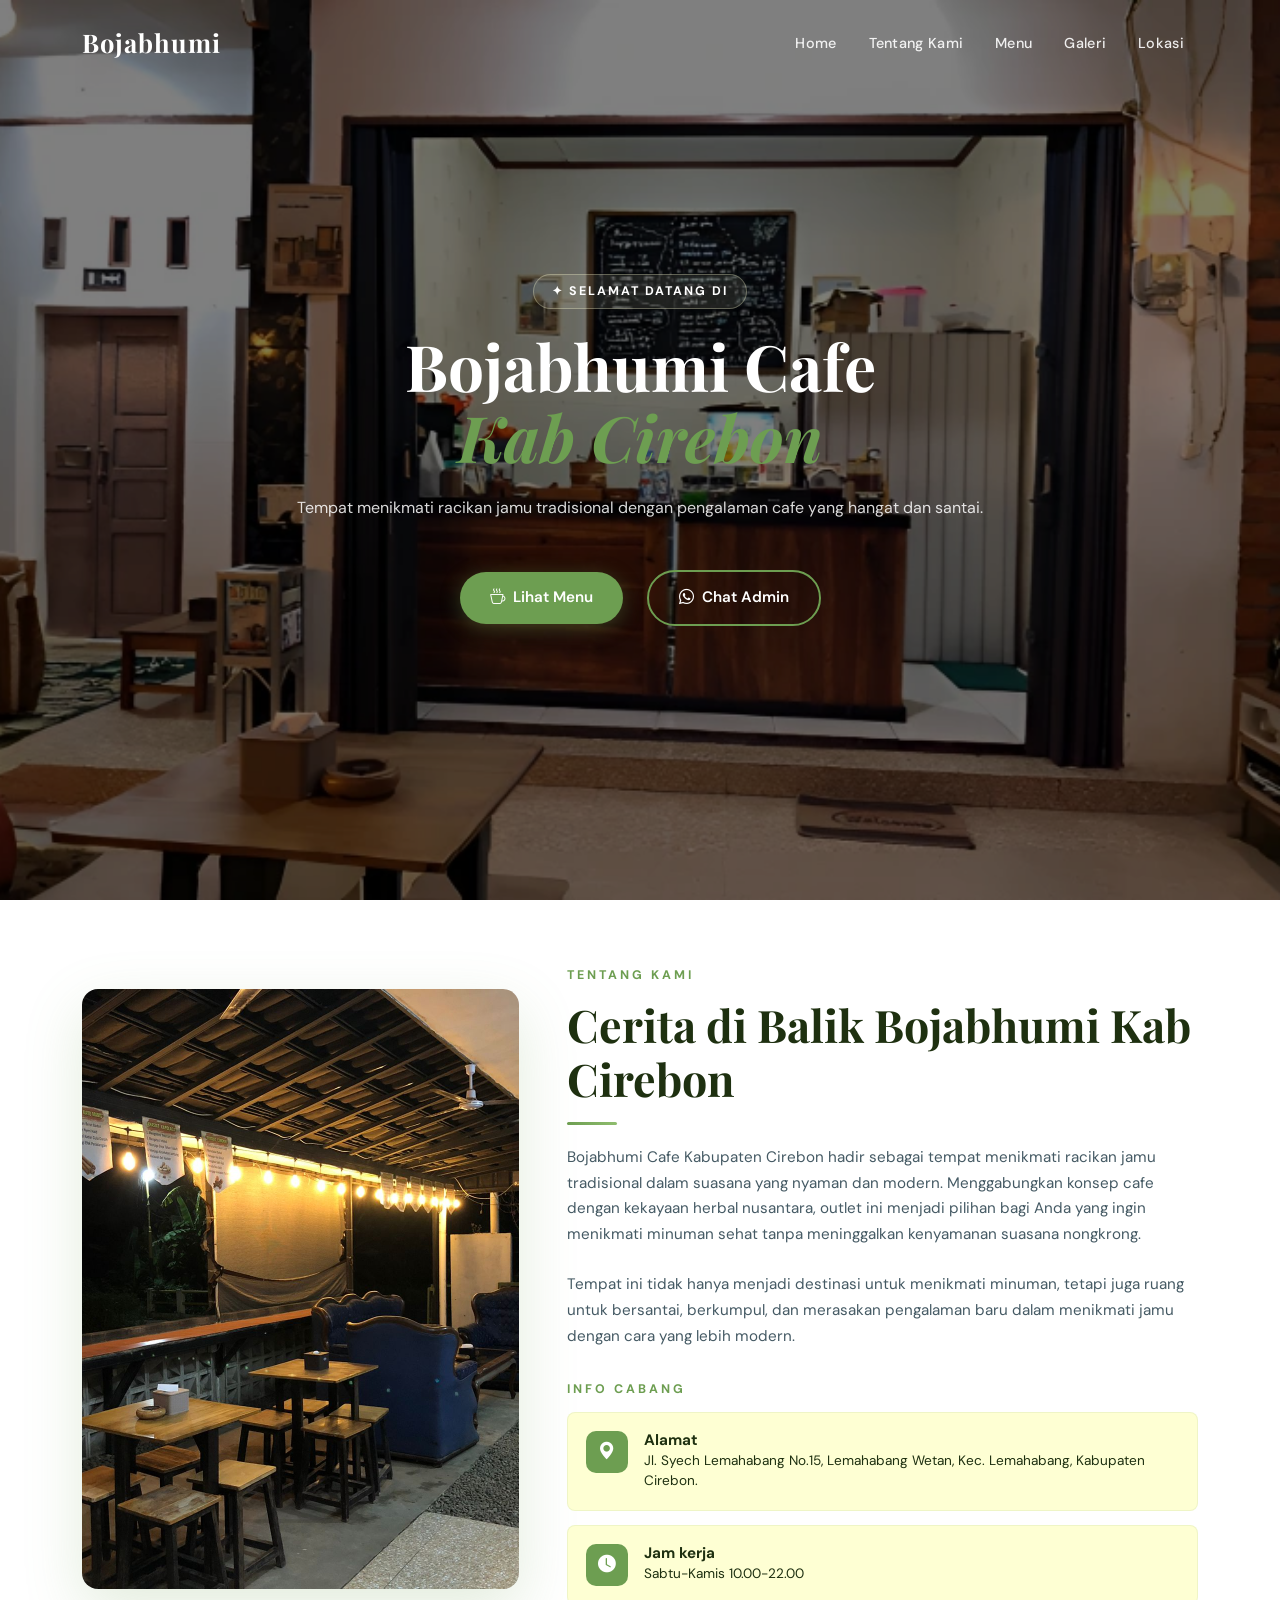
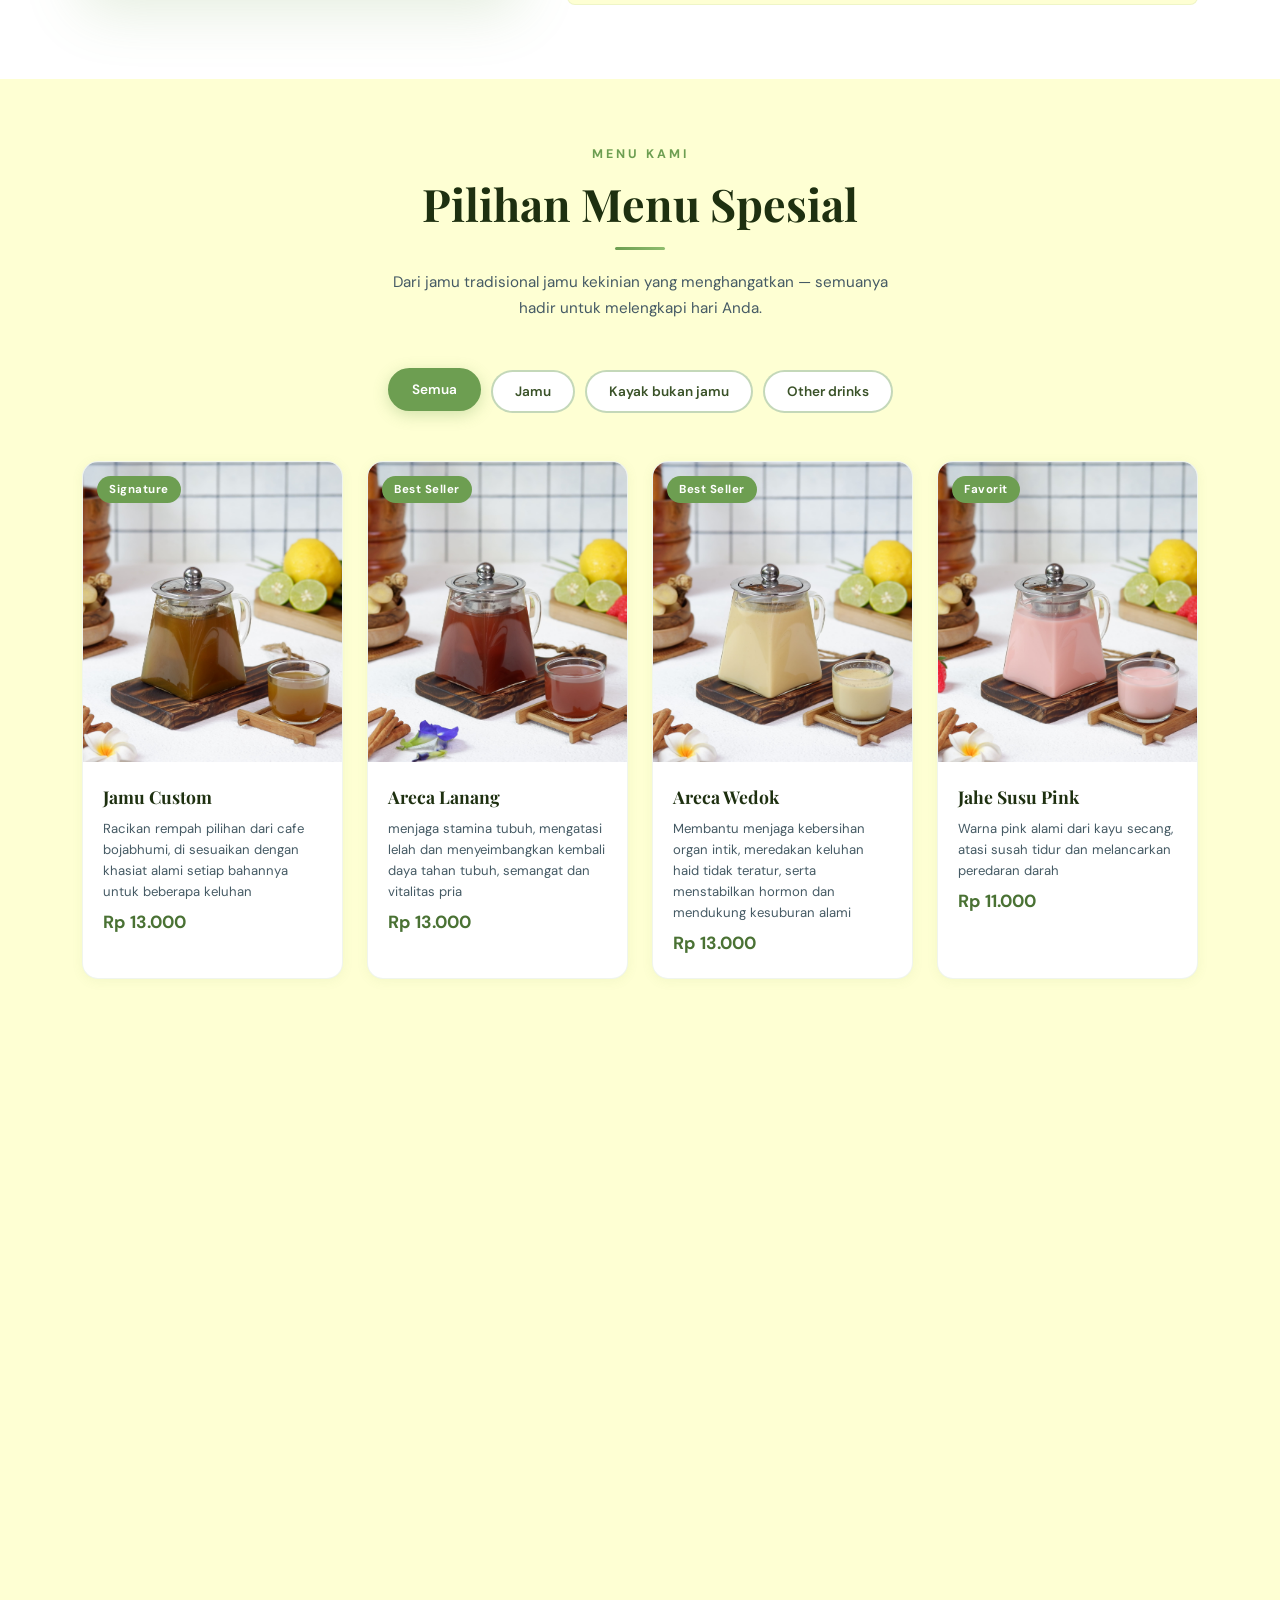
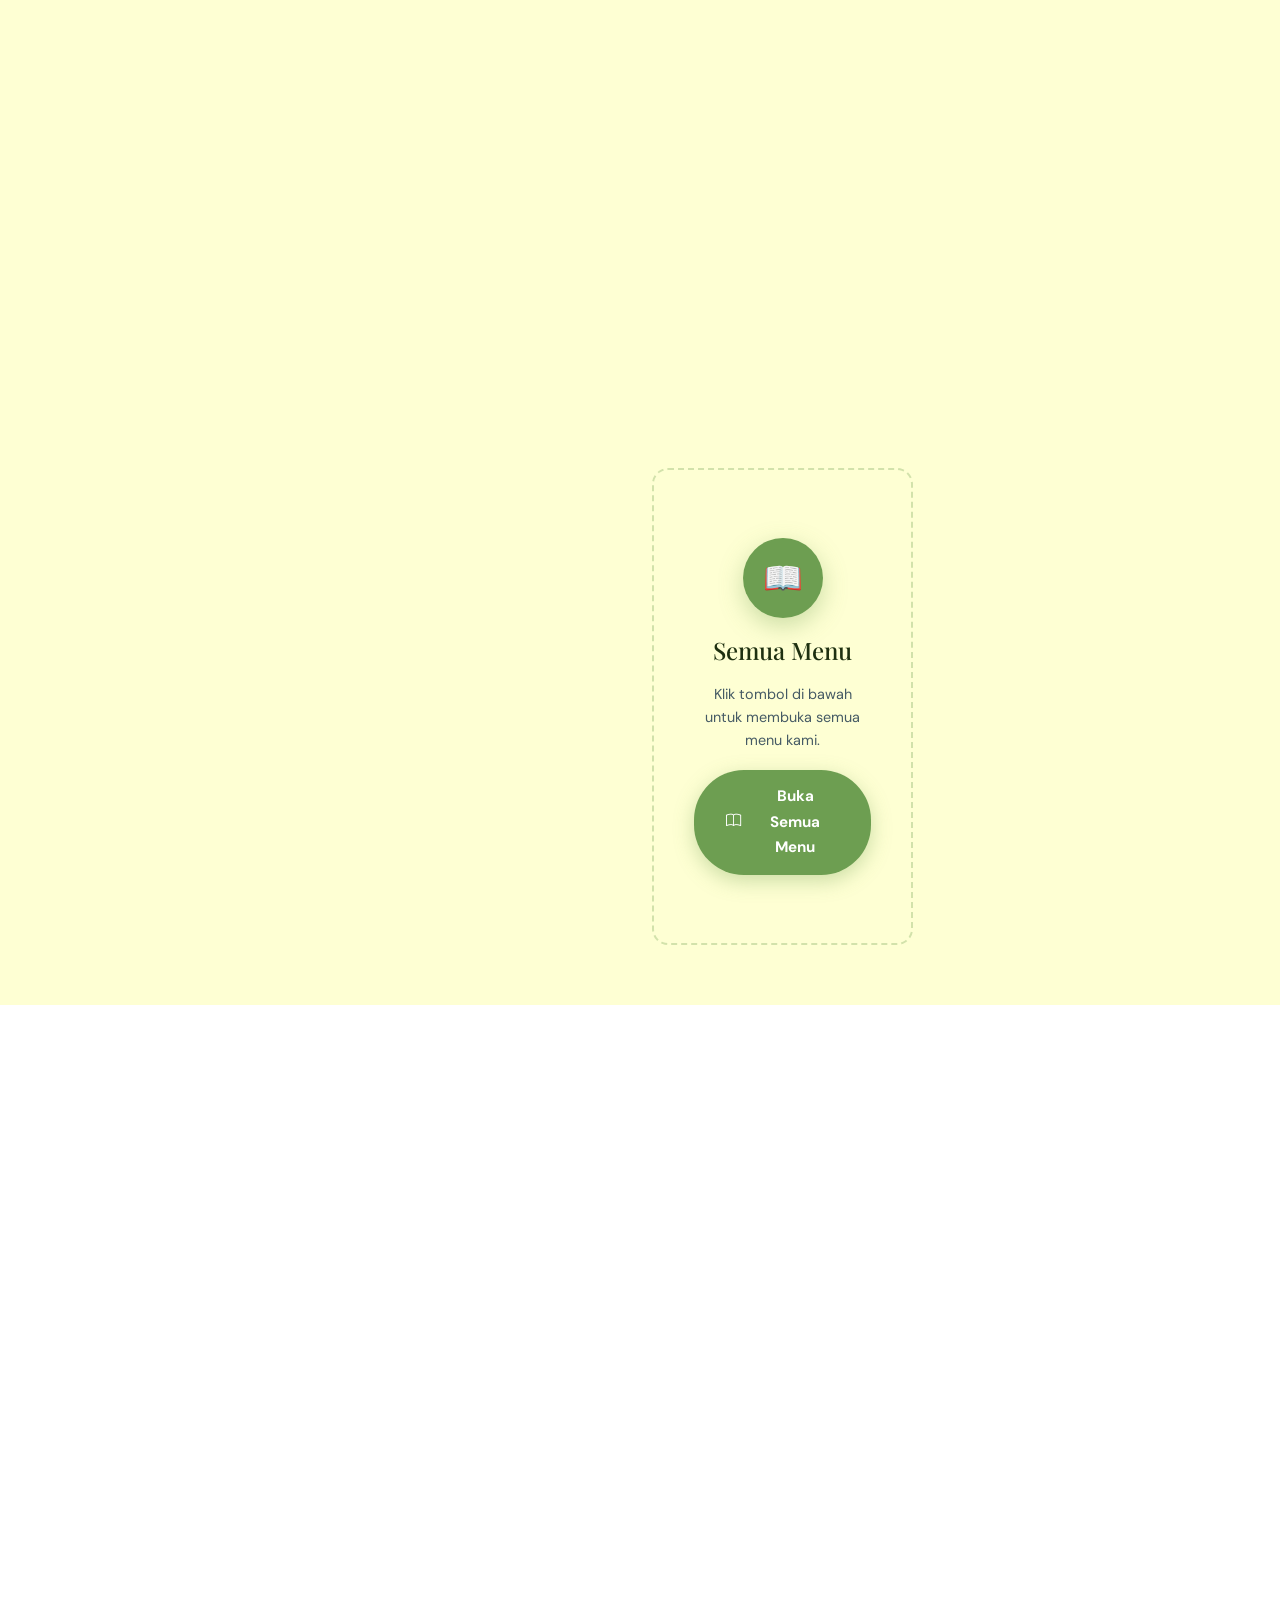
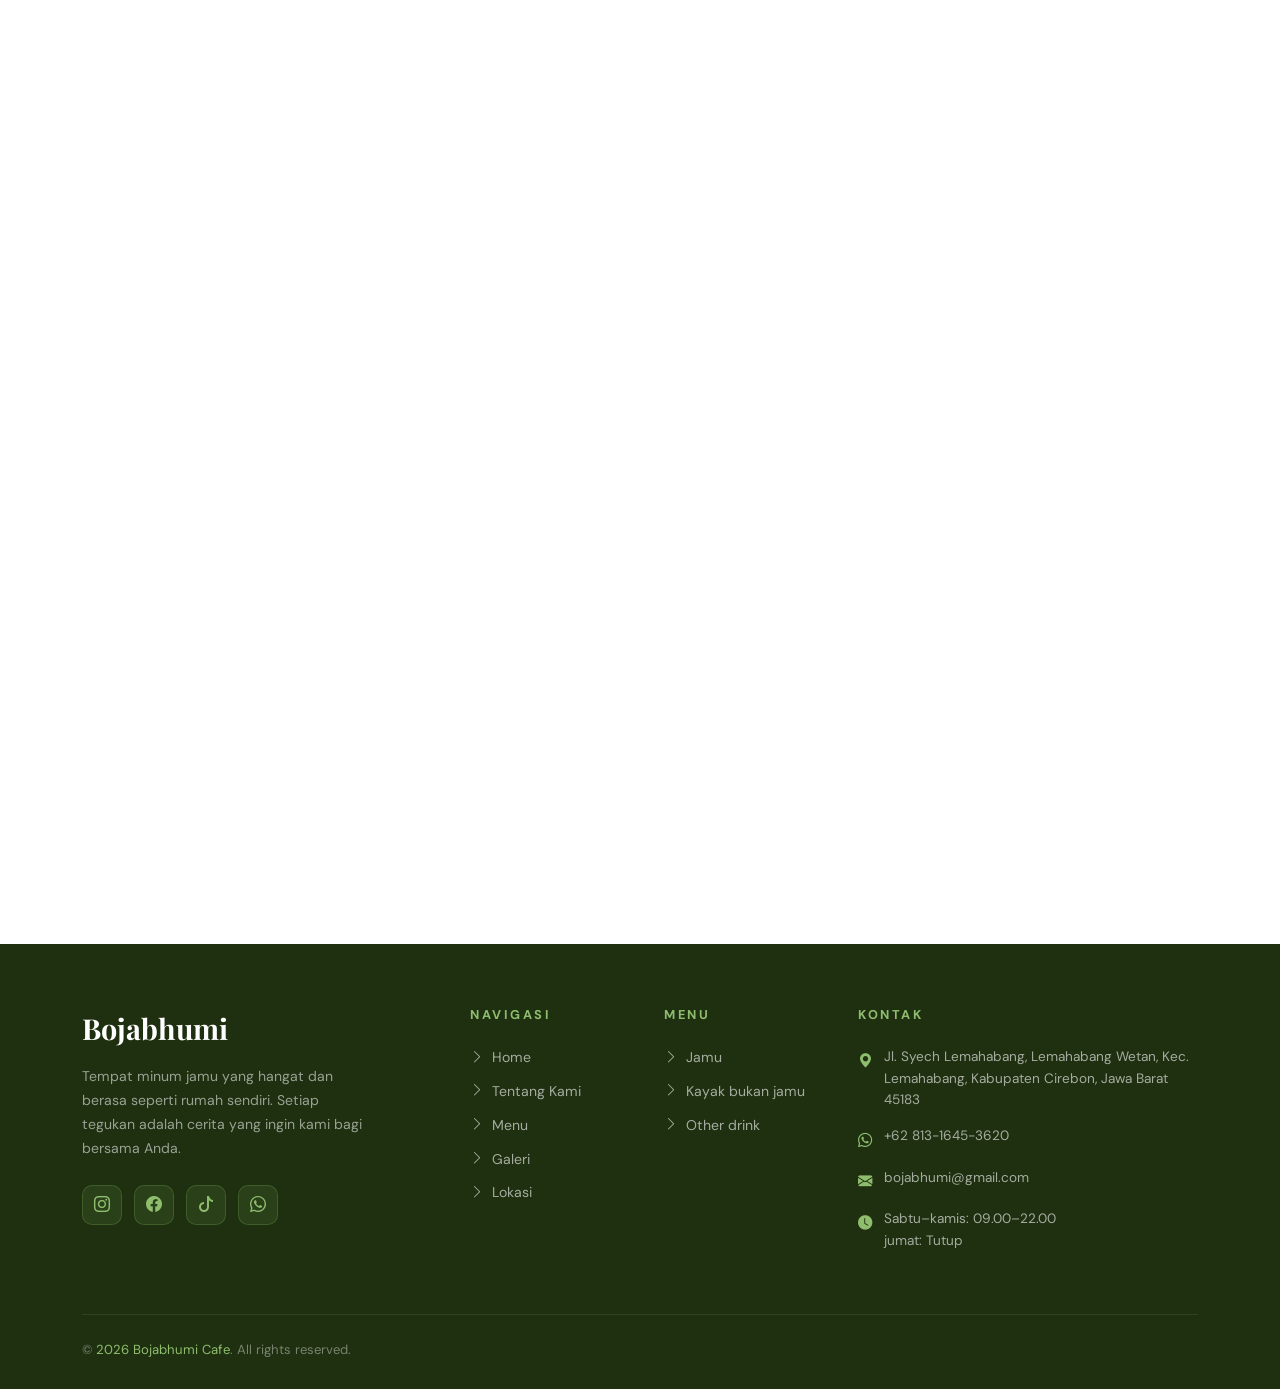
==== commit 81b87798: "Add files via upload" ====
--- a/Kab-cirebon.html
+++ b/Kab-cirebon.html
@@ -11,7 +11,7 @@
   <meta property="og:title" content="Bojabhumi Cafe | Cafe Jamu Kekinian">
   <meta property="og:description" content="Cafe jamu kekinian dengan rasanya yang kayak bukan jamu.">
   <meta property="og:image" content="https://bahril-maulana.github.io/Website-Bojabhumi-Cafe/Assets/Images/og-image/Open-graph.png">
-  <meta property="og:url" content="https://bahril-maulana.github.io/Website-Bojabhumi-Cafe/">
+  <meta property="og:url" content="https://bahril-maulana.github.io/Website-Bojabhumi-Cafe/Kab-cirebon.html">
   <meta property="og:type" content="website">
   <meta property="og:locale" content="id_ID">
   <meta property="og:site_name" content="Boja Bhumi Cafe">
@@ -19,7 +19,7 @@
   <!-- canonical -->
    <link rel="canonical" href="https://bahril-maulana.github.io/Website-Bojabhumi-Cafe/">
 
-  <title>Bojabhumi Kab Cirebon - Cafe jamu kekinian</title>
+  <title>Bojabhumi Kab Cirebon - Cafe jamu</title>
 
   <!-- favicon -->
    <link rel="icon" type="image/x-icon" href="./Assets/Icon/favicon.ico" />
@@ -89,7 +89,7 @@
             <a href="#menu" class="btn-primary-custom">
               <i class="bi bi-cup-hot"></i> Lihat Menu
             </a>
-            <a href="https://wa.me/6282320400230" class="btn-primary-custom bg-transparent shadow-none" style="border: 2px solid var(--green-primary);">
+            <a href="https://wa.me/6281316453620" class="btn-primary-custom bg-transparent shadow-none" style="border: 2px solid var(--green-primary);">
               <i class="bi bi-whatsapp"></i></i> Chat Admin
             </a>
           </div>
@@ -373,7 +373,7 @@
           </div>
         </div>
 
-        <div class="col-6 col-lg-3 col-md-4 col-sm-6 menu-item" data-category="other drinks">
+        <!-- <div class="col-6 col-lg-3 col-md-4 col-sm-6 menu-item" data-category="other drinks">
           <div class="menu-card reveal">
             <div class="menu-card-img">
               <img src="./Assets/Images/Other drinks/v60.jpeg" alt="V60 Coffee" />
@@ -397,7 +397,7 @@
               <div class="menu-card-price">Rp 15.000</div>
             </div>
           </div>
-        </div>
+        </div> -->
 
         <!-- makanan -->
 
@@ -490,7 +490,7 @@
             <h4>Semua Menu</h4>
             <p>Klik tombol di bawah untuk membuka semua menu kami.</p>
             <!-- all menu pdf-->
-            <a href="./Assets/Semua menu/Semua Menu Bojabhumi.pdf" target="_blank" class="btn-gmaps">
+            <a href="./Assets/Semua menu/menu-lemahabang.pdf" target="_blank" class="btn-gmaps">
               <i class="bi bi-book"></i>
               Buka Semua Menu
             </a>
@@ -651,7 +651,7 @@
           <p style="color:var(--gray-dark);font-size:0.95rem;line-height:1.75;margin-bottom:2rem">
             Temukan lokasi Bojabhumi terdekat Anda atau hubungi kami untuk reservasi, informasi menu, dan delivery order.
           </p>
-          <a href="https://wa.me/6282320400230" class="btn-cta-location">
+          <a href="https://wa.me/6281316453620" class="btn-cta-location">
             <i class="bi bi-whatsapp"></i>
             Hubungi Kami Via WhatsApp
           </a>
@@ -712,7 +712,7 @@
             <a href="https://www.instagram.com/bojabhumi.lemahabang?utm_source=ig_web_button_share_sheet&igsh=ZDNlZDc0MzIxNw==" class="social-btn" aria-label="Instagram"><i class="bi bi-instagram"></i></a>
             <a href="https://www.facebook.com/bojabhumi" class="social-btn" aria-label="Facebook"><i class="bi bi-facebook"></i></a>
             <a href="https://www.tiktok.com/@bojabhumi" class="social-btn" aria-label="TikTok"><i class="bi bi-tiktok"></i></a>
-            <a href="https://wa.me/6282320400230" class="social-btn" aria-label="WhatsApp" data-wa><i class="bi bi-whatsapp"></i></a>
+            <a href="https://wa.me/62881316453620" class="social-btn" aria-label="WhatsApp" data-wa><i class="bi bi-whatsapp"></i></a>
           </div>
         </div>
         <div class="col-lg-2 col-md-4 col-6">
@@ -744,7 +744,7 @@
           </div>
           <div class="footer-contact-item">
             <i class="bi bi-whatsapp icon"></i>
-            <p>+62 823-2040-0230</p>
+            <p>+62 813-1645-3620</p>
           </div>
           <div class="footer-contact-item">
             <i class="bi bi-envelope-fill icon"></i>
@@ -752,7 +752,7 @@
           </div>
           <div class="footer-contact-item">
             <i class="bi bi-clock-fill icon"></i>
-            <p>Sabtu–kamis: 10.00–22.00<br /> jumat: Tutup</p>
+            <p>Sabtu–kamis: 09.00–22.00<br /> jumat: Tutup</p>
           </div>
         </div>
       </div>
@@ -774,7 +774,7 @@
 });
 </script>
 
-</body>
+
 
   <!-- BACK TO TOP -->
   <button id="backToTop" aria-label="Back to top">
--- a/Css/style.css
+++ b/Css/style.css
@@ -179,7 +179,7 @@
 }
 .hero-img-wrapper { position: relative; width: 100%; max-width: 500px; margin: 0 auto; }
 .hero-img-main {
-  width: 100%; height: 520px;
+  width: 100%; height: 500px;
   border-radius: 40% 60% 60% 40% / 40% 40% 60% 60%;
   overflow: hidden; box-shadow: var(--shadow-lg);
   border: 6px solid rgba(254,255,211,0.7);
@@ -512,13 +512,15 @@
   .location-card { padding: 14px 16px; gap: 12px; }
   .location-icon { width: 40px; height: 40px; font-size: 0.95rem; }
   .location-value { font-size: 0.8rem; }
+  .hero-badge{margin-top: 30px;}
 }
 
 @media (max-width: 480px) {
   .gallery-grid { grid-template-columns: 1fr; }
   .gallery-item { grid-column: span 1 !important; height: 220px !important; }
   .hero-actions { flex-direction: column; align-items: start; }
-  .hero-img-main { height: 270px; }
+  .hero-badge{margin-top: 30px;}
+  .about-img-wrapper { height: 400px; }
   .hero-content { padding-top: 0px; }
   .col-sm-6, .col-md-4, .col-lg-3, .menu-item{ padding:0 100px}
 }
